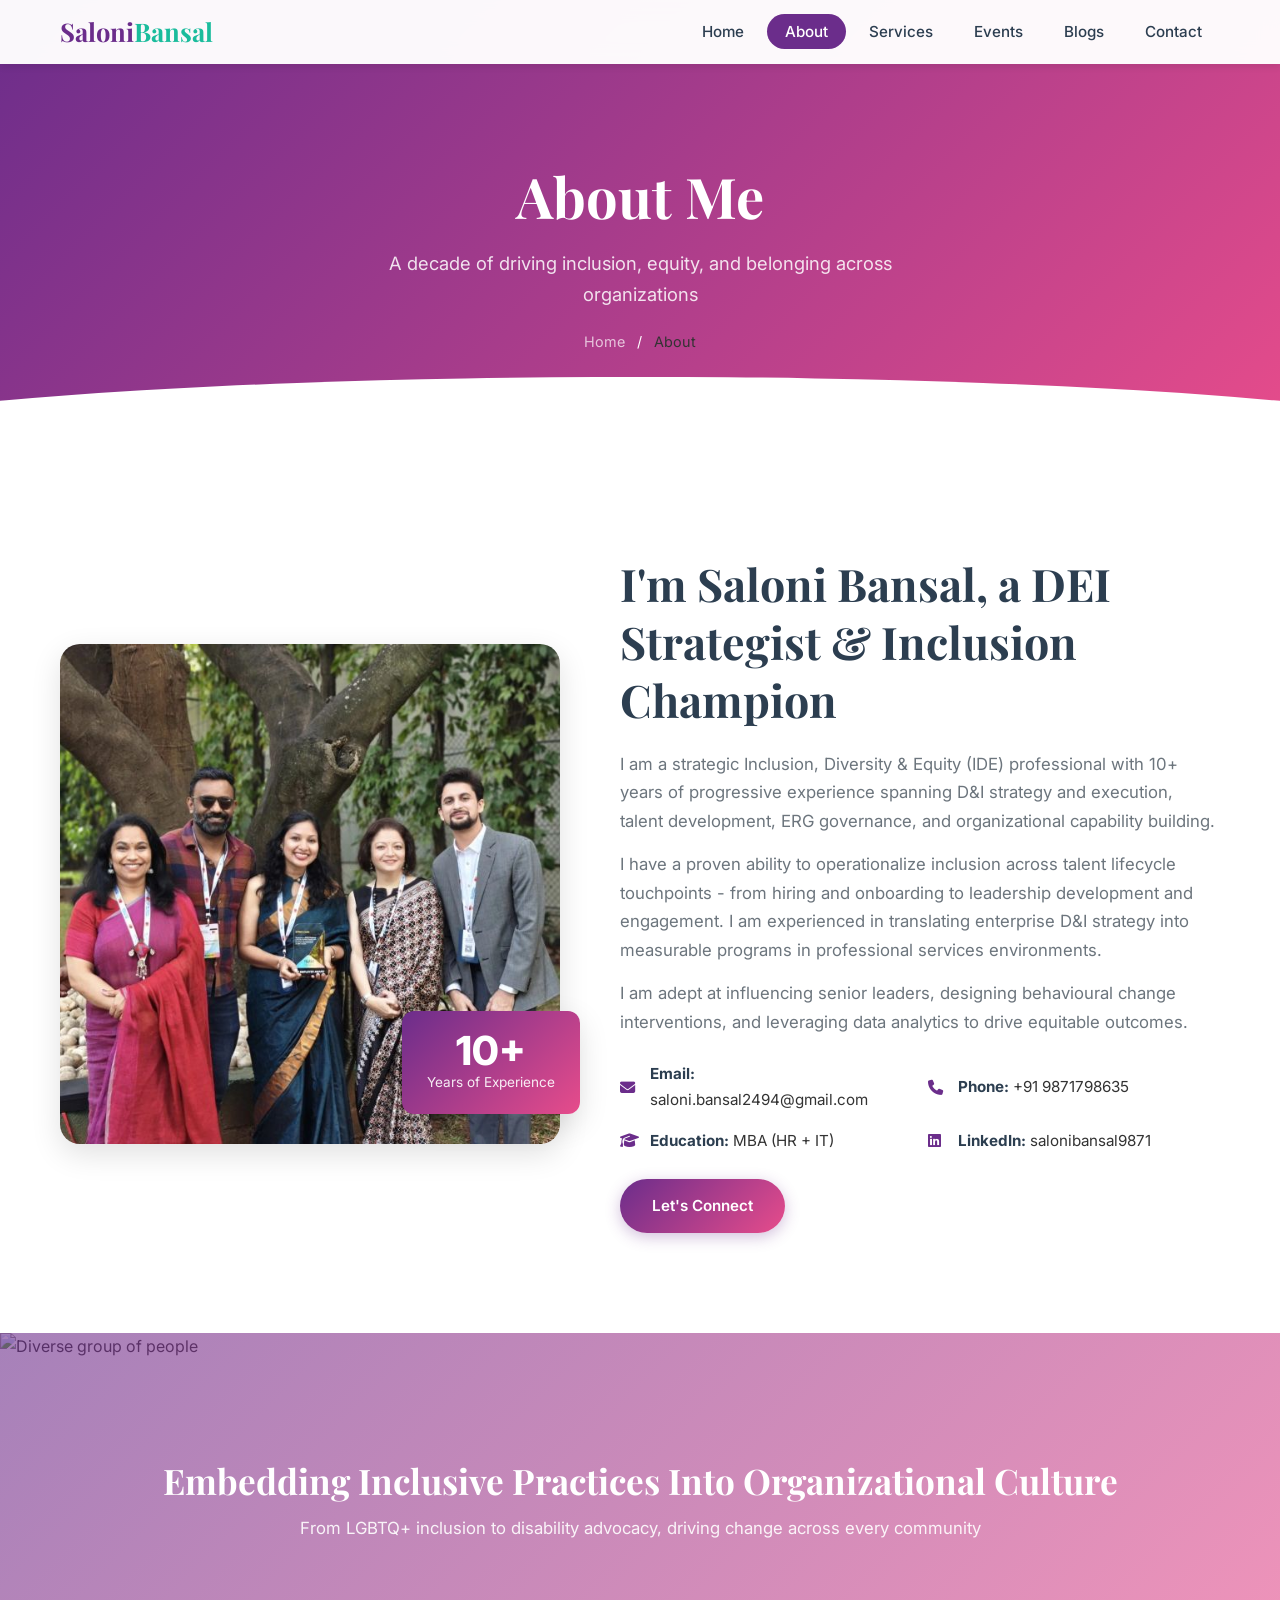
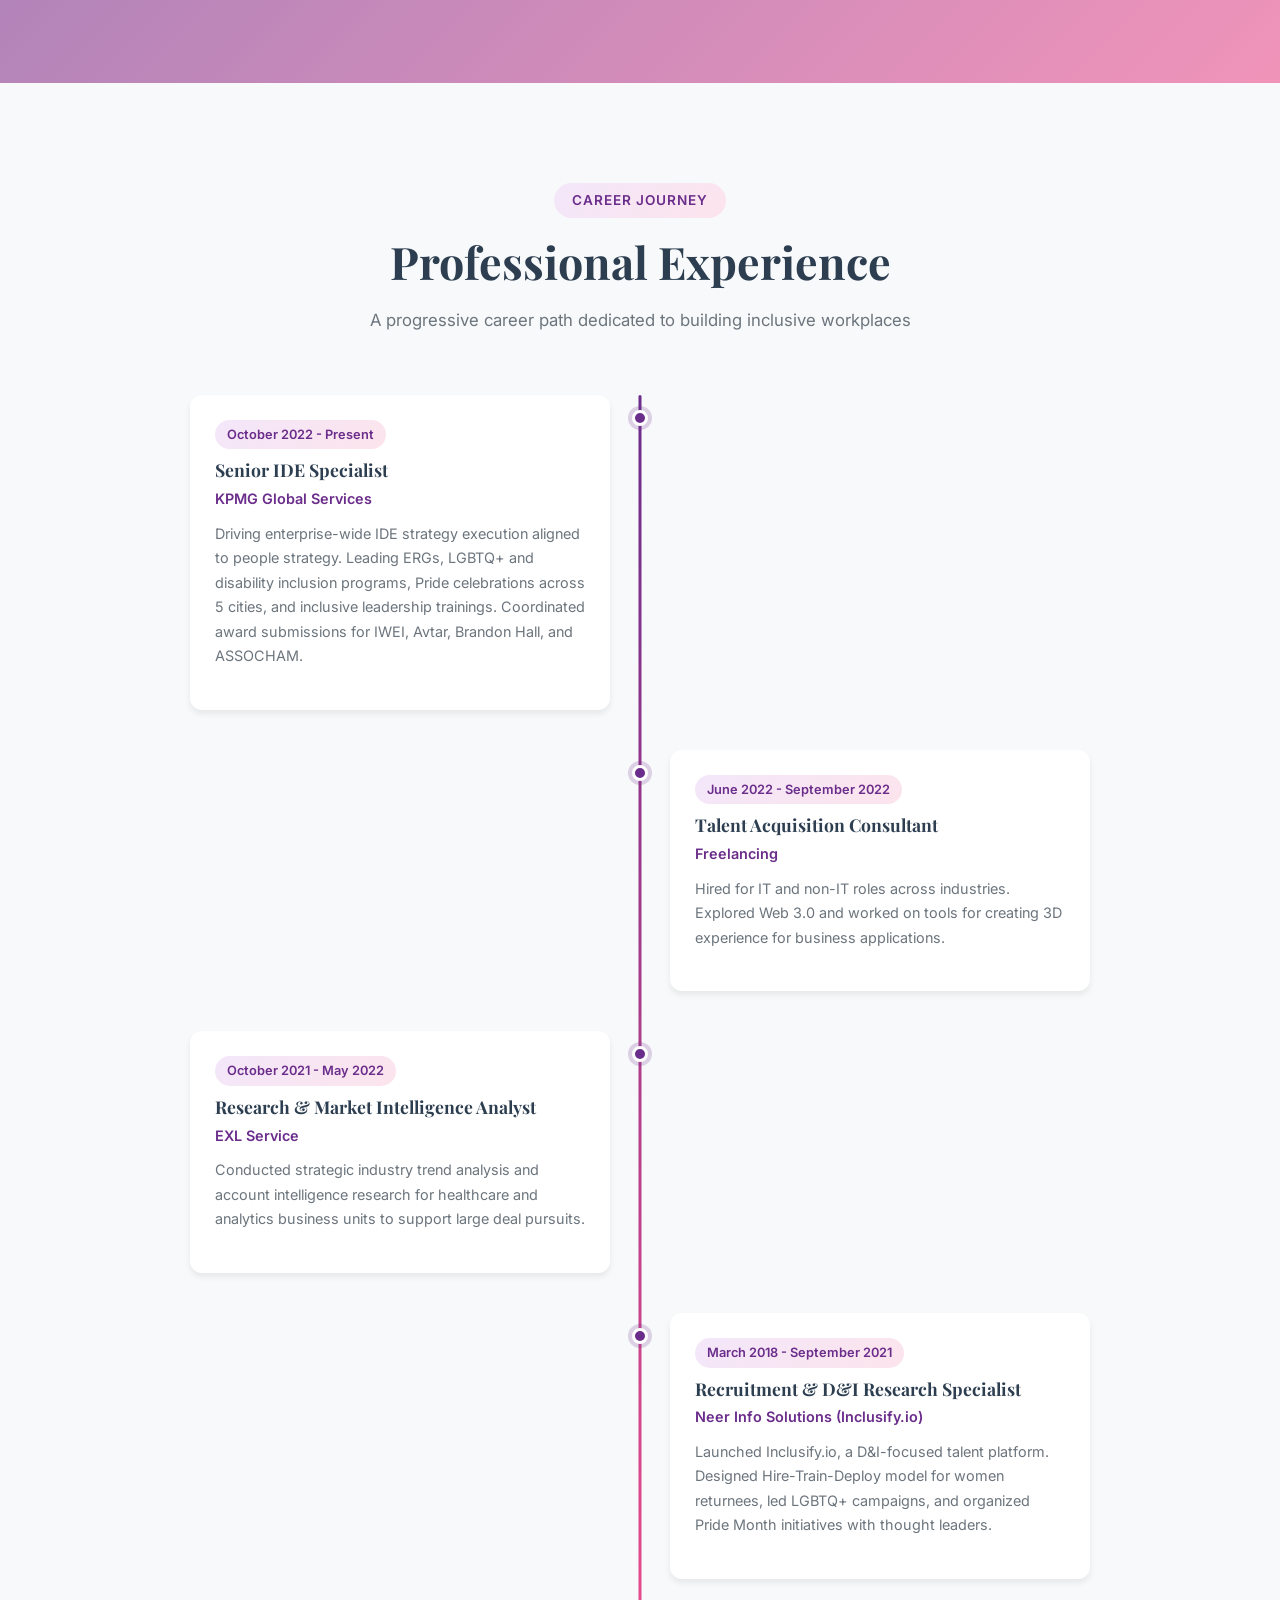
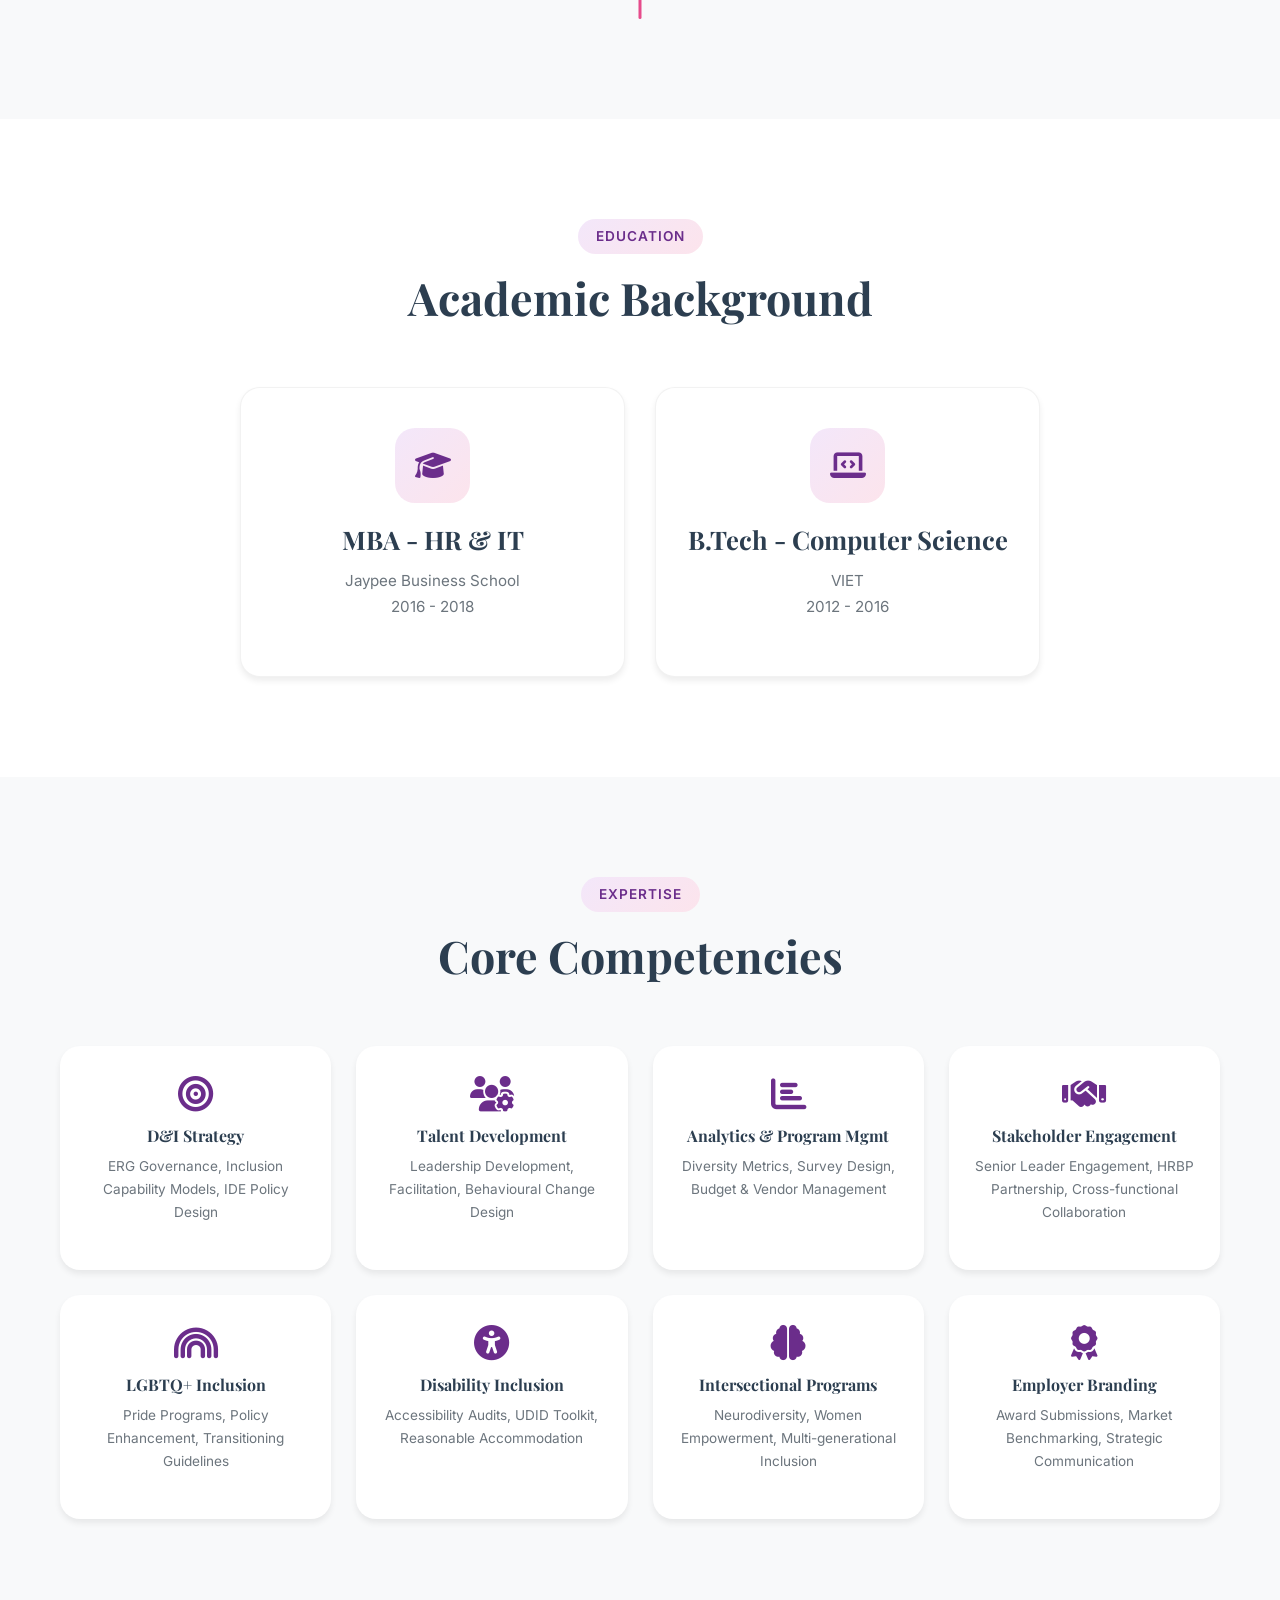
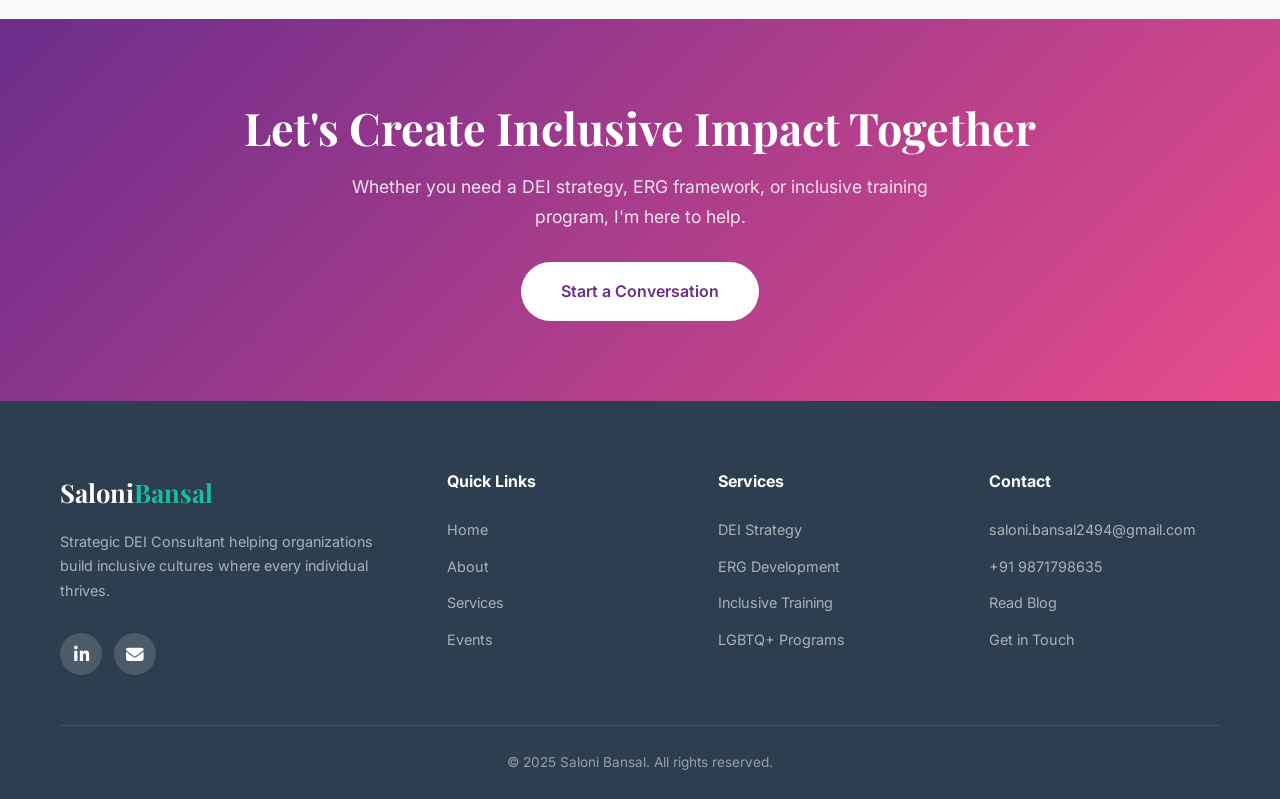
==== about.html @ c68f143a "Initial resume website" ====
<!DOCTYPE html>
<html lang="en">
<head>
  <meta charset="UTF-8">
  <meta name="viewport" content="width=device-width, initial-scale=1.0">
  <title>About - Saloni Bansal | DEI Consultant</title>
  <meta name="description" content="Learn about Saloni Bansal's journey in Diversity, Equity & Inclusion - from launching Inclusify.io to leading enterprise-wide DEI programs at KPMG.">
  <link rel="preconnect" href="https://fonts.googleapis.com">
  <link rel="preconnect" href="https://fonts.gstatic.com" crossorigin>
  <link href="https://fonts.googleapis.com/css2?family=Inter:wght@300;400;500;600;700;800&family=Playfair+Display:wght@400;600;700;800&display=swap" rel="stylesheet">
  <link rel="stylesheet" href="https://cdnjs.cloudflare.com/ajax/libs/font-awesome/6.5.1/css/all.min.css">
  <link rel="stylesheet" href="css/style.css">
</head>
<body>
  <!-- Navigation -->
  <nav class="navbar scrolled" id="navbar">
    <div class="container">
      <a href="index.html" class="nav-logo">Saloni<span>Bansal</span></a>
      <ul class="nav-links" id="navLinks">
        <li><a href="index.html">Home</a></li>
        <li><a href="about.html" class="active">About</a></li>
        <li><a href="services.html">Services</a></li>
        <li><a href="events.html">Events</a></li>
        <li><a href="blogs.html">Blogs</a></li>
        <li><a href="contact.html">Contact</a></li>
      </ul>
      <div class="hamburger" id="hamburger">
        <span></span>
        <span></span>
        <span></span>
      </div>
    </div>
    <div class="nav-overlay" id="navOverlay"></div>
  </nav>

  <!-- Page Hero -->
  <section class="page-hero">
    <div class="container">
      <h1>About Me</h1>
      <p>A decade of driving inclusion, equity, and belonging across organizations</p>
      <div class="breadcrumb">
        <a href="index.html">Home</a> <span>/</span> About
      </div>
    </div>
  </section>

  <!-- About Intro -->
  <section class="section">
    <div class="container">
      <div class="about-intro fade-in">
        <div class="about-image-card">
          <img src="images/profile/saloni-bansal.jpeg" alt="Saloni Bansal">
          <div class="experience-badge">
            <div class="years">10+</div>
            <div class="label">Years of Experience</div>
          </div>
        </div>
        <div class="about-details">
          <h2>I'm Saloni Bansal, a DEI Strategist & Inclusion Champion</h2>
          <p>I am a strategic Inclusion, Diversity & Equity (IDE) professional with 10+ years of progressive experience spanning D&I strategy and execution, talent development, ERG governance, and organizational capability building.</p>
          <p>I have a proven ability to operationalize inclusion across talent lifecycle touchpoints - from hiring and onboarding to leadership development and engagement. I am experienced in translating enterprise D&I strategy into measurable programs in professional services environments.</p>
          <p>I am adept at influencing senior leaders, designing behavioural change interventions, and leveraging data analytics to drive equitable outcomes.</p>
          <div class="about-info-grid">
            <div class="about-info-item">
              <i class="fas fa-envelope"></i>
              <span><strong>Email:</strong> saloni.bansal2494@gmail.com</span>
            </div>
            <div class="about-info-item">
              <i class="fas fa-phone"></i>
              <span><strong>Phone:</strong> +91 9871798635</span>
            </div>
            <div class="about-info-item">
              <i class="fas fa-graduation-cap"></i>
              <span><strong>Education:</strong> MBA (HR + IT)</span>
            </div>
            <div class="about-info-item">
              <i class="fab fa-linkedin"></i>
              <span><strong>LinkedIn:</strong> salonibansal9871</span>
            </div>
          </div>
          <a href="contact.html" class="btn btn-primary">Let's Connect</a>
        </div>
      </div>
    </div>
  </section>

  <!-- Diversity Banner -->
  <div class="image-banner">
    <img src="https://images.unsplash.com/photo-1529156069898-49953e39b3ac?w=1920&q=80" alt="Diverse group of people">
    <div class="overlay"></div>
    <div class="banner-content">
      <h2>Embedding Inclusive Practices Into Organizational Culture</h2>
      <p>From LGBTQ+ inclusion to disability advocacy, driving change across every community</p>
    </div>
  </div>

  <!-- Experience Timeline -->
  <section class="section bg-light">
    <div class="container">
      <div class="section-header fade-in">
        <div class="section-tag">Career Journey</div>
        <h2>Professional Experience</h2>
        <p>A progressive career path dedicated to building inclusive workplaces</p>
      </div>
      <div class="timeline">
        <div class="timeline-item fade-in">
          <div class="timeline-content">
            <div class="date">October 2022 - Present</div>
            <h3>Senior IDE Specialist</h3>
            <div class="company">KPMG Global Services</div>
            <p>Driving enterprise-wide IDE strategy execution aligned to people strategy. Leading ERGs, LGBTQ+ and disability inclusion programs, Pride celebrations across 5 cities, and inclusive leadership trainings. Coordinated award submissions for IWEI, Avtar, Brandon Hall, and ASSOCHAM.</p>
          </div>
        </div>
        <div class="timeline-item fade-in">
          <div class="timeline-content">
            <div class="date">June 2022 - September 2022</div>
            <h3>Talent Acquisition Consultant</h3>
            <div class="company">Freelancing</div>
            <p>Hired for IT and non-IT roles across industries. Explored Web 3.0 and worked on tools for creating 3D experience for business applications.</p>
          </div>
        </div>
        <div class="timeline-item fade-in">
          <div class="timeline-content">
            <div class="date">October 2021 - May 2022</div>
            <h3>Research & Market Intelligence Analyst</h3>
            <div class="company">EXL Service</div>
            <p>Conducted strategic industry trend analysis and account intelligence research for healthcare and analytics business units to support large deal pursuits.</p>
          </div>
        </div>
        <div class="timeline-item fade-in">
          <div class="timeline-content">
            <div class="date">March 2018 - September 2021</div>
            <h3>Recruitment & D&I Research Specialist</h3>
            <div class="company">Neer Info Solutions (Inclusify.io)</div>
            <p>Launched Inclusify.io, a D&I-focused talent platform. Designed Hire-Train-Deploy model for women returnees, led LGBTQ+ campaigns, and organized Pride Month initiatives with thought leaders.</p>
          </div>
        </div>
      </div>
    </div>
  </section>

  <!-- Education -->
  <section class="section">
    <div class="container">
      <div class="section-header fade-in">
        <div class="section-tag">Education</div>
        <h2>Academic Background</h2>
      </div>
      <div class="services-grid" style="grid-template-columns: repeat(2, 1fr); max-width: 800px; margin: 0 auto;">
        <div class="service-card fade-in">
          <div class="service-icon">
            <i class="fas fa-graduation-cap"></i>
          </div>
          <h3>MBA - HR & IT</h3>
          <p>Jaypee Business School<br>2016 - 2018</p>
        </div>
        <div class="service-card fade-in">
          <div class="service-icon">
            <i class="fas fa-laptop-code"></i>
          </div>
          <h3>B.Tech - Computer Science</h3>
          <p>VIET<br>2012 - 2016</p>
        </div>
      </div>
    </div>
  </section>

  <!-- Skills -->
  <section class="section bg-light">
    <div class="container">
      <div class="section-header fade-in">
        <div class="section-tag">Expertise</div>
        <h2>Core Competencies</h2>
      </div>
      <div class="skills-grid">
        <div class="skill-card fade-in">
          <i class="fas fa-bullseye"></i>
          <h4>D&I Strategy</h4>
          <p>ERG Governance, Inclusion Capability Models, IDE Policy Design</p>
        </div>
        <div class="skill-card fade-in">
          <i class="fas fa-users-cog"></i>
          <h4>Talent Development</h4>
          <p>Leadership Development, Facilitation, Behavioural Change Design</p>
        </div>
        <div class="skill-card fade-in">
          <i class="fas fa-chart-bar"></i>
          <h4>Analytics & Program Mgmt</h4>
          <p>Diversity Metrics, Survey Design, Budget & Vendor Management</p>
        </div>
        <div class="skill-card fade-in">
          <i class="fas fa-handshake"></i>
          <h4>Stakeholder Engagement</h4>
          <p>Senior Leader Engagement, HRBP Partnership, Cross-functional Collaboration</p>
        </div>
        <div class="skill-card fade-in">
          <i class="fas fa-rainbow"></i>
          <h4>LGBTQ+ Inclusion</h4>
          <p>Pride Programs, Policy Enhancement, Transitioning Guidelines</p>
        </div>
        <div class="skill-card fade-in">
          <i class="fas fa-universal-access"></i>
          <h4>Disability Inclusion</h4>
          <p>Accessibility Audits, UDID Toolkit, Reasonable Accommodation</p>
        </div>
        <div class="skill-card fade-in">
          <i class="fas fa-brain"></i>
          <h4>Intersectional Programs</h4>
          <p>Neurodiversity, Women Empowerment, Multi-generational Inclusion</p>
        </div>
        <div class="skill-card fade-in">
          <i class="fas fa-award"></i>
          <h4>Employer Branding</h4>
          <p>Award Submissions, Market Benchmarking, Strategic Communication</p>
        </div>
      </div>
    </div>
  </section>

  <!-- CTA -->
  <section class="cta-section">
    <div class="container">
      <h2>Let's Create Inclusive Impact Together</h2>
      <p>Whether you need a DEI strategy, ERG framework, or inclusive training program, I'm here to help.</p>
      <a href="contact.html" class="btn">Start a Conversation</a>
    </div>
  </section>

  <!-- Footer -->
  <footer class="footer">
    <div class="container">
      <div class="footer-grid">
        <div class="footer-about">
          <div class="footer-logo">Saloni<span>Bansal</span></div>
          <p>Strategic DEI Consultant helping organizations build inclusive cultures where every individual thrives.</p>
          <div class="social-links">
            <a href="https://www.linkedin.com/in/salonibansal9871" target="_blank" aria-label="LinkedIn"><i class="fab fa-linkedin-in"></i></a>
            <a href="mailto:saloni.bansal2494@gmail.com" aria-label="Email"><i class="fas fa-envelope"></i></a>
          </div>
        </div>
        <div>
          <h4>Quick Links</h4>
          <ul class="footer-links">
            <li><a href="index.html">Home</a></li>
            <li><a href="about.html">About</a></li>
            <li><a href="services.html">Services</a></li>
            <li><a href="events.html">Events</a></li>
          </ul>
        </div>
        <div>
          <h4>Services</h4>
          <ul class="footer-links">
            <li><a href="services.html">DEI Strategy</a></li>
            <li><a href="services.html">ERG Development</a></li>
            <li><a href="services.html">Inclusive Training</a></li>
            <li><a href="services.html">LGBTQ+ Programs</a></li>
          </ul>
        </div>
        <div>
          <h4>Contact</h4>
          <ul class="footer-links">
            <li><a href="mailto:saloni.bansal2494@gmail.com">saloni.bansal2494@gmail.com</a></li>
            <li><a href="tel:+919871798635">+91 9871798635</a></li>
            <li><a href="blogs.html">Read Blog</a></li>
            <li><a href="contact.html">Get in Touch</a></li>
          </ul>
        </div>
      </div>
      <div class="footer-bottom">
        <p>&copy; 2025 Saloni Bansal. All rights reserved.</p>
      </div>
    </div>
  </footer>

  <script src="js/main.js"></script>
</body>
</html>
---- css/style.css ----
/* ===== CSS Variables ===== */
:root {
  --primary: #6B2D8B;
  --primary-light: #9B59B6;
  --primary-dark: #4A1A6B;
  --secondary: #1ABC9C;
  --secondary-light: #48D1B5;
  --accent: #E74C8B;
  --dark: #2C3E50;
  --dark-light: #34495E;
  --light: #F8F9FA;
  --light-gray: #ECF0F1;
  --white: #FFFFFF;
  --text: #333333;
  --text-light: #6C757D;
  --gradient: linear-gradient(135deg, var(--primary) 0%, var(--accent) 100%);
  --gradient-subtle: linear-gradient(135deg, #F3E7FA 0%, #FCE4EC 100%);
  --shadow: 0 4px 6px rgba(0, 0, 0, 0.07);
  --shadow-lg: 0 10px 30px rgba(0, 0, 0, 0.12);
  --shadow-hover: 0 15px 40px rgba(107, 45, 139, 0.2);
  --radius: 12px;
  --radius-lg: 20px;
  --transition: all 0.3s ease;
}

/* ===== Reset & Base ===== */
*,
*::before,
*::after {
  margin: 0;
  padding: 0;
  box-sizing: border-box;
}

html {
  scroll-behavior: smooth;
  font-size: 16px;
}

body {
  font-family: 'Inter', -apple-system, BlinkMacSystemFont, 'Segoe UI', sans-serif;
  color: var(--text);
  line-height: 1.7;
  background-color: var(--white);
  overflow-x: hidden;
}

a {
  text-decoration: none;
  color: inherit;
  transition: var(--transition);
}

img {
  max-width: 100%;
  height: auto;
  display: block;
}

ul {
  list-style: none;
}

.container {
  max-width: 1200px;
  margin: 0 auto;
  padding: 0 20px;
}

/* ===== Typography ===== */
h1, h2, h3, h4, h5, h6 {
  font-family: 'Playfair Display', serif;
  font-weight: 700;
  line-height: 1.3;
  color: var(--dark);
}

h1 { font-size: clamp(2.2rem, 5vw, 3.5rem); }
h2 { font-size: clamp(1.8rem, 4vw, 2.8rem); }
h3 { font-size: clamp(1.3rem, 3vw, 1.6rem); }
h4 { font-size: 1.2rem; }

p {
  margin-bottom: 1rem;
  color: var(--text-light);
}

/* ===== Buttons ===== */
.btn {
  display: inline-flex;
  align-items: center;
  gap: 8px;
  padding: 14px 32px;
  border-radius: 50px;
  font-weight: 600;
  font-size: 0.95rem;
  cursor: pointer;
  transition: var(--transition);
  border: none;
  font-family: inherit;
}

.btn-primary {
  background: var(--gradient);
  color: var(--white);
  box-shadow: 0 4px 15px rgba(107, 45, 139, 0.3);
}

.btn-primary:hover {
  transform: translateY(-2px);
  box-shadow: 0 8px 25px rgba(107, 45, 139, 0.4);
}

.btn-outline {
  background: transparent;
  color: var(--primary);
  border: 2px solid var(--primary);
}

.btn-outline:hover {
  background: var(--primary);
  color: var(--white);
}

.btn-secondary {
  background: var(--secondary);
  color: var(--white);
}

.btn-secondary:hover {
  background: var(--secondary-light);
  transform: translateY(-2px);
}

/* ===== Navigation ===== */
.navbar {
  position: fixed;
  top: 0;
  left: 0;
  width: 100%;
  z-index: 1000;
  padding: 15px 0;
  transition: var(--transition);
  background: transparent;
}

.navbar.scrolled {
  background: rgba(255, 255, 255, 0.97);
  box-shadow: var(--shadow);
  padding: 10px 0;
  backdrop-filter: blur(10px);
}

.navbar .container {
  display: flex;
  justify-content: space-between;
  align-items: center;
}

.nav-logo {
  font-family: 'Playfair Display', serif;
  font-size: 1.6rem;
  font-weight: 700;
  color: var(--white);
  transition: var(--transition);
}

.navbar.scrolled .nav-logo {
  color: var(--primary);
}

.nav-logo span {
  color: var(--secondary);
}

.nav-links {
  display: flex;
  align-items: center;
  gap: 5px;
}

.nav-links a {
  padding: 8px 18px;
  font-weight: 500;
  font-size: 0.95rem;
  color: rgba(255, 255, 255, 0.9);
  border-radius: 50px;
  transition: var(--transition);
}

.navbar.scrolled .nav-links a {
  color: var(--dark);
}

.nav-links a:hover,
.nav-links a.active {
  color: var(--white);
  background: var(--primary);
}

.navbar.scrolled .nav-links a:hover,
.navbar.scrolled .nav-links a.active {
  color: var(--white);
  background: var(--primary);
}

.hamburger {
  display: none;
  flex-direction: column;
  gap: 5px;
  cursor: pointer;
  padding: 5px;
  z-index: 1001;
}

.hamburger span {
  width: 28px;
  height: 3px;
  background: var(--white);
  border-radius: 3px;
  transition: var(--transition);
}

.navbar.scrolled .hamburger span {
  background: var(--dark);
}

.hamburger.active span:nth-child(1) {
  transform: rotate(45deg) translate(5px, 6px);
}

.hamburger.active span:nth-child(2) {
  opacity: 0;
}

.hamburger.active span:nth-child(3) {
  transform: rotate(-45deg) translate(5px, -6px);
}

/* ===== Hero Section ===== */
.hero {
  min-height: 100vh;
  display: flex;
  align-items: center;
  position: relative;
  overflow: hidden;
  background: var(--gradient);
}

.hero::before {
  content: '';
  position: absolute;
  top: 0;
  left: 0;
  width: 100%;
  height: 100%;
  background: url('https://images.unsplash.com/photo-1573164713714-d95e436ab8d6?w=1920&q=80') center/cover no-repeat;
  opacity: 0.15;
}

.hero::after {
  content: '';
  position: absolute;
  bottom: -50px;
  left: 0;
  width: 100%;
  height: 120px;
  background: var(--white);
  clip-path: ellipse(70% 100% at 50% 100%);
}

.hero .container {
  position: relative;
  z-index: 1;
  display: grid;
  grid-template-columns: 1fr 1fr;
  gap: 60px;
  align-items: center;
  padding-top: 80px;
}

.hero-content {
  color: var(--white);
}

.hero-badge {
  display: inline-block;
  padding: 8px 20px;
  background: rgba(255, 255, 255, 0.15);
  border: 1px solid rgba(255, 255, 255, 0.3);
  border-radius: 50px;
  font-size: 0.85rem;
  font-weight: 500;
  margin-bottom: 20px;
  backdrop-filter: blur(10px);
}

.hero-content h1 {
  color: var(--white);
  margin-bottom: 10px;
  font-size: clamp(2.5rem, 5vw, 3.8rem);
}

.hero-content .subtitle {
  font-size: clamp(1.1rem, 2.5vw, 1.4rem);
  color: rgba(255, 255, 255, 0.9);
  margin-bottom: 25px;
  font-weight: 300;
}

.hero-content p {
  color: rgba(255, 255, 255, 0.85);
  font-size: 1.05rem;
  margin-bottom: 30px;
  max-width: 500px;
}

.hero-buttons {
  display: flex;
  gap: 15px;
  flex-wrap: wrap;
}

.hero-buttons .btn-primary {
  background: var(--white);
  color: var(--primary);
  box-shadow: 0 4px 15px rgba(0, 0, 0, 0.2);
}

.hero-buttons .btn-primary:hover {
  transform: translateY(-3px);
  box-shadow: 0 8px 25px rgba(0, 0, 0, 0.3);
}

.hero-buttons .btn-outline {
  border-color: var(--white);
  color: var(--white);
}

.hero-buttons .btn-outline:hover {
  background: var(--white);
  color: var(--primary);
}

.hero-image {
  display: flex;
  justify-content: center;
  align-items: center;
}

.hero-image-wrapper {
  position: relative;
  width: 380px;
  height: 380px;
}

.hero-image-wrapper img {
  width: 100%;
  height: 100%;
  object-fit: cover;
  border-radius: 30px;
  border: 5px solid rgba(255, 255, 255, 0.3);
  box-shadow: 0 20px 60px rgba(0, 0, 0, 0.3);
}

.hero-image-wrapper::before {
  content: '';
  position: absolute;
  top: -15px;
  right: -15px;
  width: 100%;
  height: 100%;
  border: 3px solid rgba(255, 255, 255, 0.2);
  border-radius: 30px;
  z-index: -1;
}

.hero-stats {
  display: flex;
  gap: 40px;
  margin-top: 40px;
  padding-top: 30px;
  border-top: 1px solid rgba(255, 255, 255, 0.2);
}

.hero-stat h3 {
  color: var(--white);
  font-size: 2rem;
  font-family: 'Inter', sans-serif;
}

.hero-stat p {
  font-size: 0.85rem;
  color: rgba(255, 255, 255, 0.7);
  margin-bottom: 0;
}

/* ===== Section Styles ===== */
.section {
  padding: 100px 0;
}

.section-header {
  text-align: center;
  margin-bottom: 60px;
}

.section-header .section-tag {
  display: inline-block;
  padding: 6px 18px;
  background: var(--gradient-subtle);
  color: var(--primary);
  border-radius: 50px;
  font-size: 0.85rem;
  font-weight: 600;
  text-transform: uppercase;
  letter-spacing: 1px;
  margin-bottom: 15px;
}

.section-header h2 {
  margin-bottom: 15px;
}

.section-header p {
  max-width: 600px;
  margin: 0 auto;
  font-size: 1.05rem;
}

.bg-light {
  background: var(--light);
}

.bg-gradient {
  background: var(--gradient-subtle);
}

/* ===== About Preview (Home) ===== */
.about-preview {
  display: grid;
  grid-template-columns: 1fr 1fr;
  gap: 60px;
  align-items: center;
}

.about-preview-image {
  position: relative;
  border-radius: var(--radius-lg);
  overflow: hidden;
  box-shadow: var(--shadow-lg);
}

.about-preview-image img {
  width: 100%;
  height: 450px;
  object-fit: cover;
}

.about-preview-content .section-tag {
  display: inline-block;
  padding: 6px 18px;
  background: var(--gradient-subtle);
  color: var(--primary);
  border-radius: 50px;
  font-size: 0.85rem;
  font-weight: 600;
  text-transform: uppercase;
  letter-spacing: 1px;
  margin-bottom: 15px;
}

.about-preview-content h2 {
  margin-bottom: 20px;
}

.about-preview-content p {
  margin-bottom: 15px;
  font-size: 1.05rem;
}

.about-highlights {
  display: grid;
  grid-template-columns: 1fr 1fr;
  gap: 15px;
  margin: 25px 0 30px;
}

.about-highlight {
  display: flex;
  align-items: center;
  gap: 10px;
  padding: 10px 15px;
  background: var(--light);
  border-radius: var(--radius);
  font-weight: 500;
  font-size: 0.9rem;
  color: var(--dark);
}

.about-highlight i {
  color: var(--secondary);
  font-size: 1.1rem;
}

/* ===== Services Section ===== */
.services-grid {
  display: grid;
  grid-template-columns: repeat(3, 1fr);
  gap: 30px;
}

.service-card {
  background: var(--white);
  border-radius: var(--radius-lg);
  padding: 40px 30px;
  text-align: center;
  transition: var(--transition);
  box-shadow: var(--shadow);
  border: 1px solid rgba(0, 0, 0, 0.05);
  position: relative;
  overflow: hidden;
}

.service-card::before {
  content: '';
  position: absolute;
  top: 0;
  left: 0;
  width: 100%;
  height: 4px;
  background: var(--gradient);
  transform: scaleX(0);
  transition: var(--transition);
}

.service-card:hover {
  transform: translateY(-8px);
  box-shadow: var(--shadow-hover);
}

.service-card:hover::before {
  transform: scaleX(1);
}

.service-icon {
  width: 75px;
  height: 75px;
  margin: 0 auto 20px;
  display: flex;
  align-items: center;
  justify-content: center;
  background: var(--gradient-subtle);
  border-radius: 20px;
  font-size: 1.8rem;
  color: var(--primary);
}

.service-card h3 {
  margin-bottom: 12px;
}

.service-card p {
  font-size: 0.95rem;
}

/* ===== Impact Section ===== */
.impact-grid {
  display: grid;
  grid-template-columns: repeat(4, 1fr);
  gap: 30px;
}

.impact-card {
  text-align: center;
  padding: 40px 20px;
  background: var(--white);
  border-radius: var(--radius-lg);
  box-shadow: var(--shadow);
  transition: var(--transition);
}

.impact-card:hover {
  transform: translateY(-5px);
  box-shadow: var(--shadow-hover);
}

.impact-card .number {
  font-size: 3rem;
  font-weight: 800;
  background: var(--gradient);
  -webkit-background-clip: text;
  -webkit-text-fill-color: transparent;
  background-clip: text;
  font-family: 'Inter', sans-serif;
}

.impact-card p {
  font-size: 0.95rem;
  font-weight: 500;
  color: var(--dark);
  margin-top: 5px;
  margin-bottom: 0;
}

/* ===== Testimonials ===== */
.testimonials-grid {
  display: grid;
  grid-template-columns: repeat(3, 1fr);
  gap: 30px;
}

.testimonial-card {
  background: var(--white);
  padding: 35px;
  border-radius: var(--radius-lg);
  box-shadow: var(--shadow);
  position: relative;
  transition: var(--transition);
}

.testimonial-card:hover {
  transform: translateY(-5px);
  box-shadow: var(--shadow-hover);
}

.testimonial-card .quote-icon {
  font-size: 2.5rem;
  color: var(--primary-light);
  opacity: 0.3;
  margin-bottom: 10px;
}

.testimonial-card p {
  font-style: italic;
  margin-bottom: 20px;
  font-size: 0.95rem;
}

.testimonial-author {
  display: flex;
  align-items: center;
  gap: 12px;
}

.testimonial-author .avatar {
  width: 45px;
  height: 45px;
  border-radius: 50%;
  background: var(--gradient);
  display: flex;
  align-items: center;
  justify-content: center;
  color: var(--white);
  font-weight: 700;
  font-size: 1.1rem;
}

.testimonial-author .name {
  font-weight: 600;
  color: var(--dark);
  font-size: 0.95rem;
}

.testimonial-author .role {
  font-size: 0.8rem;
  color: var(--text-light);
}

/* ===== CTA Section ===== */
.cta-section {
  background: var(--gradient);
  padding: 80px 0;
  text-align: center;
  position: relative;
  overflow: hidden;
}

.cta-section::before {
  content: '';
  position: absolute;
  top: 0;
  left: 0;
  width: 100%;
  height: 100%;
  background: url('https://images.unsplash.com/photo-1552664730-d307ca884978?w=1920&q=80') center/cover no-repeat;
  opacity: 0.1;
}

.cta-section .container {
  position: relative;
  z-index: 1;
}

.cta-section h2 {
  color: var(--white);
  margin-bottom: 15px;
}

.cta-section p {
  color: rgba(255, 255, 255, 0.85);
  font-size: 1.1rem;
  max-width: 600px;
  margin: 0 auto 30px;
}

.cta-section .btn {
  background: var(--white);
  color: var(--primary);
  font-size: 1rem;
  padding: 16px 40px;
}

.cta-section .btn:hover {
  transform: translateY(-3px);
  box-shadow: 0 10px 30px rgba(0, 0, 0, 0.2);
}

/* ===== Page Hero ===== */
.page-hero {
  background: var(--gradient);
  padding: 160px 0 100px;
  text-align: center;
  position: relative;
  overflow: hidden;
}

.page-hero::before {
  content: '';
  position: absolute;
  top: 0;
  left: 0;
  width: 100%;
  height: 100%;
  background: url('https://images.unsplash.com/photo-1573164713714-d95e436ab8d6?w=1920&q=80') center/cover no-repeat;
  opacity: 0.1;
}

.page-hero::after {
  content: '';
  position: absolute;
  bottom: -2px;
  left: 0;
  width: 100%;
  height: 80px;
  background: var(--white);
  clip-path: ellipse(70% 100% at 50% 100%);
}

.page-hero .container {
  position: relative;
  z-index: 1;
}

.page-hero h1 {
  color: var(--white);
  margin-bottom: 15px;
}

.page-hero p {
  color: rgba(255, 255, 255, 0.85);
  font-size: 1.15rem;
  max-width: 600px;
  margin: 0 auto;
}

.page-hero .breadcrumb {
  margin-top: 20px;
  font-size: 0.9rem;
}

.page-hero .breadcrumb a {
  color: rgba(255, 255, 255, 0.7);
}

.page-hero .breadcrumb a:hover {
  color: var(--white);
}

.page-hero .breadcrumb span {
  color: var(--white);
  margin: 0 8px;
}

/* ===== About Page ===== */
.about-intro {
  display: grid;
  grid-template-columns: 1fr 1.2fr;
  gap: 60px;
  align-items: center;
}

.about-image-card {
  position: relative;
}

.about-image-card img {
  border-radius: var(--radius-lg);
  box-shadow: var(--shadow-lg);
  width: 100%;
  height: 500px;
  object-fit: cover;
}

.about-image-card .experience-badge {
  position: absolute;
  bottom: 30px;
  right: -20px;
  background: var(--gradient);
  color: var(--white);
  padding: 20px 25px;
  border-radius: var(--radius);
  text-align: center;
  box-shadow: var(--shadow-lg);
}

.experience-badge .years {
  font-size: 2.5rem;
  font-weight: 800;
  line-height: 1;
}

.experience-badge .label {
  font-size: 0.85rem;
  opacity: 0.9;
}

.about-details h2 {
  margin-bottom: 20px;
}

.about-details p {
  font-size: 1.05rem;
  margin-bottom: 15px;
}

.about-info-grid {
  display: grid;
  grid-template-columns: 1fr 1fr;
  gap: 15px;
  margin: 25px 0;
}

.about-info-item {
  display: flex;
  align-items: center;
  gap: 10px;
  font-size: 0.95rem;
}

.about-info-item i {
  color: var(--primary);
  width: 20px;
}

.about-info-item strong {
  color: var(--dark);
}

/* ===== Timeline ===== */
.timeline {
  position: relative;
  max-width: 900px;
  margin: 0 auto;
}

.timeline::before {
  content: '';
  position: absolute;
  top: 0;
  left: 50%;
  transform: translateX(-50%);
  width: 3px;
  height: 100%;
  background: var(--gradient);
  border-radius: 3px;
}

.timeline-item {
  display: flex;
  justify-content: flex-end;
  padding: 0 0 40px;
  width: 50%;
  position: relative;
}

.timeline-item:nth-child(even) {
  margin-left: 50%;
  justify-content: flex-start;
}

.timeline-item::before {
  content: '';
  position: absolute;
  top: 15px;
  width: 16px;
  height: 16px;
  background: var(--primary);
  border: 3px solid var(--white);
  border-radius: 50%;
  box-shadow: 0 0 0 4px rgba(107, 45, 139, 0.2);
  z-index: 1;
}

.timeline-item::before {
  right: -8px;
}

.timeline-item:nth-child(even)::before {
  left: -8px;
}

.timeline-content {
  background: var(--white);
  padding: 25px;
  border-radius: var(--radius);
  box-shadow: var(--shadow);
  margin-right: 30px;
  transition: var(--transition);
}

.timeline-item:nth-child(even) .timeline-content {
  margin-left: 30px;
  margin-right: 0;
}

.timeline-content:hover {
  box-shadow: var(--shadow-hover);
  transform: translateY(-3px);
}

.timeline-content .date {
  display: inline-block;
  padding: 4px 12px;
  background: var(--gradient-subtle);
  color: var(--primary);
  border-radius: 50px;
  font-size: 0.8rem;
  font-weight: 600;
  margin-bottom: 10px;
}

.timeline-content h3 {
  font-size: 1.1rem;
  margin-bottom: 5px;
}

.timeline-content .company {
  color: var(--primary);
  font-weight: 600;
  font-size: 0.9rem;
  margin-bottom: 10px;
}

.timeline-content p {
  font-size: 0.9rem;
}

/* ===== Skills ===== */
.skills-grid {
  display: grid;
  grid-template-columns: repeat(4, 1fr);
  gap: 25px;
}

.skill-card {
  text-align: center;
  padding: 30px 20px;
  background: var(--white);
  border-radius: var(--radius-lg);
  box-shadow: var(--shadow);
  transition: var(--transition);
}

.skill-card:hover {
  transform: translateY(-5px);
  box-shadow: var(--shadow-hover);
}

.skill-card i {
  font-size: 2.2rem;
  color: var(--primary);
  margin-bottom: 15px;
}

.skill-card h4 {
  margin-bottom: 8px;
  font-size: 1rem;
}

.skill-card p {
  font-size: 0.85rem;
}

/* ===== Services Page ===== */
.services-detail-grid {
  display: grid;
  grid-template-columns: repeat(2, 1fr);
  gap: 30px;
}

.service-detail-card {
  background: var(--white);
  border-radius: var(--radius-lg);
  overflow: hidden;
  box-shadow: var(--shadow);
  transition: var(--transition);
}

.service-detail-card:hover {
  transform: translateY(-5px);
  box-shadow: var(--shadow-hover);
}

.service-detail-image {
  height: 220px;
  overflow: hidden;
}

.service-detail-image img {
  width: 100%;
  height: 100%;
  object-fit: cover;
  transition: var(--transition);
}

.service-detail-card:hover .service-detail-image img {
  transform: scale(1.05);
}

.service-detail-body {
  padding: 30px;
}

.service-detail-body h3 {
  margin-bottom: 12px;
}

.service-detail-body p {
  font-size: 0.95rem;
  margin-bottom: 15px;
}

.service-features {
  list-style: none;
}

.service-features li {
  padding: 6px 0;
  font-size: 0.9rem;
  color: var(--text-light);
  display: flex;
  align-items: flex-start;
  gap: 8px;
}

.service-features li i {
  color: var(--secondary);
  margin-top: 4px;
  flex-shrink: 0;
}

/* ===== Process Section ===== */
.process-grid {
  display: grid;
  grid-template-columns: repeat(4, 1fr);
  gap: 30px;
  position: relative;
}

.process-grid::before {
  content: '';
  position: absolute;
  top: 45px;
  left: 15%;
  width: 70%;
  height: 2px;
  background: var(--light-gray);
  z-index: 0;
}

.process-step {
  text-align: center;
  position: relative;
  z-index: 1;
}

.process-number {
  width: 80px;
  height: 80px;
  margin: 0 auto 20px;
  display: flex;
  align-items: center;
  justify-content: center;
  background: var(--gradient);
  color: var(--white);
  border-radius: 50%;
  font-size: 1.5rem;
  font-weight: 800;
  box-shadow: 0 5px 20px rgba(107, 45, 139, 0.3);
}

.process-step h4 {
  margin-bottom: 8px;
}

.process-step p {
  font-size: 0.9rem;
}

/* ===== Events Page ===== */
.event-filters {
  display: flex;
  justify-content: center;
  flex-wrap: wrap;
  gap: 10px;
  margin-bottom: 40px;
}

.filter-btn {
  padding: 10px 24px;
  border: 2px solid var(--light-gray);
  background: var(--white);
  border-radius: 50px;
  cursor: pointer;
  font-weight: 500;
  font-size: 0.9rem;
  transition: var(--transition);
  font-family: inherit;
  color: var(--text-light);
}

.filter-btn:hover,
.filter-btn.active {
  border-color: var(--primary);
  background: var(--primary);
  color: var(--white);
}

.events-grid {
  display: grid;
  grid-template-columns: repeat(3, 1fr);
  gap: 30px;
}

.event-card {
  background: var(--white);
  border-radius: var(--radius-lg);
  overflow: hidden;
  box-shadow: var(--shadow);
  transition: var(--transition);
}

.event-card:hover {
  transform: translateY(-5px);
  box-shadow: var(--shadow-hover);
}

.event-card-image {
  height: 240px;
  overflow: hidden;
  position: relative;
}

.event-card-image img {
  width: 100%;
  height: 100%;
  object-fit: cover;
  transition: var(--transition);
}

.event-card:hover .event-card-image img {
  transform: scale(1.08);
}

.event-card-image .event-category {
  position: absolute;
  top: 15px;
  left: 15px;
  padding: 5px 14px;
  background: var(--gradient);
  color: var(--white);
  border-radius: 50px;
  font-size: 0.75rem;
  font-weight: 600;
  text-transform: uppercase;
  letter-spacing: 0.5px;
}

.event-card-body {
  padding: 25px;
}

.event-card-body h3 {
  font-size: 1.15rem;
  margin-bottom: 10px;
}

.event-card-body p {
  font-size: 0.9rem;
  margin-bottom: 15px;
}

.event-meta {
  display: flex;
  align-items: center;
  gap: 20px;
  font-size: 0.8rem;
  color: var(--text-light);
}

.event-meta span {
  display: flex;
  align-items: center;
  gap: 5px;
}

.event-meta i {
  color: var(--primary);
}

/* Event Gallery Section */
.event-gallery {
  margin-top: 40px;
}

.gallery-grid {
  display: grid;
  grid-template-columns: repeat(4, 1fr);
  gap: 15px;
}

.gallery-item {
  border-radius: var(--radius);
  overflow: hidden;
  cursor: pointer;
  position: relative;
}

.gallery-item img {
  width: 100%;
  height: 200px;
  object-fit: cover;
  transition: var(--transition);
}

.gallery-item:hover img {
  transform: scale(1.1);
}

.gallery-item::after {
  content: '\f00e';
  font-family: 'Font Awesome 6 Free';
  font-weight: 900;
  position: absolute;
  top: 50%;
  left: 50%;
  transform: translate(-50%, -50%) scale(0);
  color: var(--white);
  font-size: 1.5rem;
  background: rgba(107, 45, 139, 0.7);
  width: 50px;
  height: 50px;
  display: flex;
  align-items: center;
  justify-content: center;
  border-radius: 50%;
  transition: var(--transition);
}

.gallery-item:hover::after {
  transform: translate(-50%, -50%) scale(1);
}

/* ===== Blogs Page ===== */
.blogs-grid {
  display: grid;
  grid-template-columns: repeat(3, 1fr);
  gap: 30px;
}

.blog-card {
  background: var(--white);
  border-radius: var(--radius-lg);
  overflow: hidden;
  box-shadow: var(--shadow);
  transition: var(--transition);
}

.blog-card:hover {
  transform: translateY(-8px);
  box-shadow: var(--shadow-hover);
}

.blog-card-image {
  height: 220px;
  overflow: hidden;
}

.blog-card-image img {
  width: 100%;
  height: 100%;
  object-fit: cover;
  transition: var(--transition);
}

.blog-card:hover .blog-card-image img {
  transform: scale(1.05);
}

.blog-card-body {
  padding: 25px;
}

.blog-card-body .blog-tag {
  display: inline-block;
  padding: 4px 12px;
  background: var(--gradient-subtle);
  color: var(--primary);
  border-radius: 50px;
  font-size: 0.75rem;
  font-weight: 600;
  text-transform: uppercase;
  margin-bottom: 12px;
}

.blog-card-body h3 {
  font-size: 1.15rem;
  margin-bottom: 12px;
  transition: var(--transition);
}

.blog-card:hover .blog-card-body h3 {
  color: var(--primary);
}

.blog-card-body p {
  font-size: 0.9rem;
  margin-bottom: 15px;
}

.blog-card-footer {
  display: flex;
  justify-content: space-between;
  align-items: center;
  padding: 15px 25px;
  border-top: 1px solid var(--light-gray);
}

.blog-card-footer .author {
  display: flex;
  align-items: center;
  gap: 10px;
}

.blog-card-footer .author-avatar {
  width: 35px;
  height: 35px;
  border-radius: 50%;
  background: var(--gradient);
  display: flex;
  align-items: center;
  justify-content: center;
  color: var(--white);
  font-weight: 700;
  font-size: 0.85rem;
}

.blog-card-footer .author-name {
  font-weight: 600;
  font-size: 0.85rem;
  color: var(--dark);
}

.blog-card-footer .read-time {
  font-size: 0.8rem;
  color: var(--text-light);
  display: flex;
  align-items: center;
  gap: 4px;
}

/* Blog Detail */
.blog-content {
  max-width: 800px;
  margin: 0 auto;
}

.blog-content h2 {
  margin-top: 30px;
  margin-bottom: 15px;
  font-size: 1.6rem;
}

.blog-content h3 {
  margin-top: 25px;
  margin-bottom: 12px;
}

.blog-content p {
  font-size: 1.05rem;
  line-height: 1.8;
}

.blog-content blockquote {
  border-left: 4px solid var(--primary);
  padding: 20px 25px;
  margin: 25px 0;
  background: var(--gradient-subtle);
  border-radius: 0 var(--radius) var(--radius) 0;
  font-style: italic;
  font-size: 1.1rem;
  color: var(--dark);
}

/* ===== Contact Page ===== */
.contact-grid {
  display: grid;
  grid-template-columns: 1fr 1.5fr;
  gap: 50px;
}

.contact-info-card {
  background: var(--gradient);
  padding: 40px;
  border-radius: var(--radius-lg);
  color: var(--white);
}

.contact-info-card h3 {
  color: var(--white);
  margin-bottom: 15px;
  font-size: 1.5rem;
}

.contact-info-card > p {
  color: rgba(255, 255, 255, 0.85);
  margin-bottom: 30px;
}

.contact-info-item {
  display: flex;
  align-items: flex-start;
  gap: 15px;
  margin-bottom: 25px;
}

.contact-info-item .icon-box {
  width: 45px;
  height: 45px;
  background: rgba(255, 255, 255, 0.15);
  border-radius: 12px;
  display: flex;
  align-items: center;
  justify-content: center;
  flex-shrink: 0;
}

.contact-info-item h4 {
  color: var(--white);
  margin-bottom: 3px;
  font-family: 'Inter', sans-serif;
  font-size: 0.9rem;
}

.contact-info-item p {
  color: rgba(255, 255, 255, 0.8);
  font-size: 0.9rem;
  margin-bottom: 0;
}

.social-links {
  display: flex;
  gap: 12px;
  margin-top: 30px;
}

.social-links a {
  width: 42px;
  height: 42px;
  border-radius: 50%;
  background: rgba(255, 255, 255, 0.15);
  display: flex;
  align-items: center;
  justify-content: center;
  color: var(--white);
  font-size: 1.1rem;
  transition: var(--transition);
}

.social-links a:hover {
  background: var(--white);
  color: var(--primary);
  transform: translateY(-3px);
}

.contact-form-wrapper {
  background: var(--white);
  padding: 40px;
  border-radius: var(--radius-lg);
  box-shadow: var(--shadow);
}

.contact-form-wrapper h3 {
  margin-bottom: 25px;
}

.form-group {
  margin-bottom: 20px;
}

.form-group label {
  display: block;
  margin-bottom: 6px;
  font-weight: 500;
  font-size: 0.9rem;
  color: var(--dark);
}

.form-group input,
.form-group textarea,
.form-group select {
  width: 100%;
  padding: 14px 18px;
  border: 2px solid var(--light-gray);
  border-radius: var(--radius);
  font-size: 0.95rem;
  font-family: inherit;
  transition: var(--transition);
  background: var(--light);
}

.form-group input:focus,
.form-group textarea:focus,
.form-group select:focus {
  outline: none;
  border-color: var(--primary);
  background: var(--white);
  box-shadow: 0 0 0 4px rgba(107, 45, 139, 0.1);
}

.form-group textarea {
  height: 140px;
  resize: vertical;
}

.form-row {
  display: grid;
  grid-template-columns: 1fr 1fr;
  gap: 20px;
}

/* ===== Footer ===== */
.footer {
  background: var(--dark);
  color: rgba(255, 255, 255, 0.7);
  padding: 70px 0 0;
}

.footer-grid {
  display: grid;
  grid-template-columns: 1.5fr 1fr 1fr 1fr;
  gap: 40px;
  margin-bottom: 50px;
}

.footer-about .footer-logo {
  font-family: 'Playfair Display', serif;
  font-size: 1.6rem;
  font-weight: 700;
  color: var(--white);
  margin-bottom: 15px;
}

.footer-about .footer-logo span {
  color: var(--secondary);
}

.footer-about p {
  color: rgba(255, 255, 255, 0.6);
  font-size: 0.9rem;
  margin-bottom: 20px;
}

.footer h4 {
  color: var(--white);
  font-family: 'Inter', sans-serif;
  font-size: 1rem;
  margin-bottom: 20px;
}

.footer-links a {
  display: block;
  padding: 6px 0;
  color: rgba(255, 255, 255, 0.6);
  font-size: 0.9rem;
  transition: var(--transition);
}

.footer-links a:hover {
  color: var(--secondary);
  padding-left: 5px;
}

.footer-bottom {
  border-top: 1px solid rgba(255, 255, 255, 0.1);
  padding: 25px 0;
  text-align: center;
}

.footer-bottom p {
  font-size: 0.85rem;
  color: rgba(255, 255, 255, 0.5);
  margin-bottom: 0;
}

/* ===== Lightbox ===== */
.lightbox {
  display: none;
  position: fixed;
  top: 0;
  left: 0;
  width: 100%;
  height: 100%;
  background: rgba(0, 0, 0, 0.9);
  z-index: 10000;
  justify-content: center;
  align-items: center;
}

.lightbox.active {
  display: flex;
}

.lightbox img {
  max-width: 90%;
  max-height: 90%;
  border-radius: var(--radius);
  object-fit: contain;
}

.lightbox-close {
  position: absolute;
  top: 20px;
  right: 30px;
  color: var(--white);
  font-size: 2rem;
  cursor: pointer;
  transition: var(--transition);
}

.lightbox-close:hover {
  color: var(--secondary);
  transform: rotate(90deg);
}

/* ===== Image Banner ===== */
.image-banner {
  position: relative;
  height: 350px;
  overflow: hidden;
  margin: 0;
}

.image-banner img {
  width: 100%;
  height: 100%;
  object-fit: cover;
}

.image-banner .overlay {
  position: absolute;
  top: 0;
  left: 0;
  width: 100%;
  height: 100%;
  background: var(--gradient);
  opacity: 0.6;
}

.image-banner .banner-content {
  position: absolute;
  top: 50%;
  left: 50%;
  transform: translate(-50%, -50%);
  text-align: center;
  color: var(--white);
  z-index: 1;
  width: 80%;
}

.image-banner .banner-content h2 {
  color: var(--white);
  font-size: clamp(1.5rem, 3vw, 2.2rem);
  margin-bottom: 10px;
}

.image-banner .banner-content p {
  color: rgba(255, 255, 255, 0.9);
  font-size: 1.05rem;
}

/* ===== Animations ===== */
.fade-in {
  opacity: 0;
  transform: translateY(30px);
  transition: opacity 0.6s ease, transform 0.6s ease;
}

.fade-in.visible {
  opacity: 1;
  transform: translateY(0);
}

/* ===== Responsive Design ===== */
@media (max-width: 1024px) {
  .hero .container {
    grid-template-columns: 1fr;
    text-align: center;
  }

  .hero-content p {
    margin: 0 auto 30px;
  }

  .hero-buttons {
    justify-content: center;
  }

  .hero-stats {
    justify-content: center;
  }

  .hero-image-wrapper {
    width: 300px;
    height: 300px;
  }

  .services-grid {
    grid-template-columns: repeat(2, 1fr);
  }

  .impact-grid {
    grid-template-columns: repeat(2, 1fr);
  }

  .testimonials-grid {
    grid-template-columns: 1fr;
  }

  .about-preview {
    grid-template-columns: 1fr;
  }

  .about-intro {
    grid-template-columns: 1fr;
  }

  .timeline::before {
    left: 30px;
  }

  .timeline-item,
  .timeline-item:nth-child(even) {
    width: 100%;
    margin-left: 0;
    justify-content: flex-start;
    padding-left: 60px;
  }

  .timeline-item::before,
  .timeline-item:nth-child(even)::before {
    left: 22px;
    right: auto;
  }

  .timeline-content,
  .timeline-item:nth-child(even) .timeline-content {
    margin-left: 0;
    margin-right: 0;
  }

  .skills-grid {
    grid-template-columns: repeat(2, 1fr);
  }

  .services-detail-grid {
    grid-template-columns: 1fr;
  }

  .process-grid {
    grid-template-columns: repeat(2, 1fr);
  }

  .process-grid::before {
    display: none;
  }

  .events-grid {
    grid-template-columns: repeat(2, 1fr);
  }

  .gallery-grid {
    grid-template-columns: repeat(3, 1fr);
  }

  .blogs-grid {
    grid-template-columns: repeat(2, 1fr);
  }

  .contact-grid {
    grid-template-columns: 1fr;
  }

  .footer-grid {
    grid-template-columns: repeat(2, 1fr);
  }
}

@media (max-width: 768px) {
  .hamburger {
    display: flex;
  }

  .nav-links {
    position: fixed;
    top: 0;
    right: -100%;
    width: 280px;
    height: 100vh;
    background: var(--white);
    flex-direction: column;
    padding: 80px 30px 30px;
    box-shadow: -5px 0 30px rgba(0, 0, 0, 0.1);
    transition: right 0.3s ease;
    gap: 5px;
  }

  .nav-links.active {
    right: 0;
  }

  .nav-links a {
    color: var(--dark);
    padding: 12px 20px;
    width: 100%;
    border-radius: var(--radius);
  }

  .nav-links a:hover,
  .nav-links a.active {
    background: var(--gradient-subtle);
    color: var(--primary);
  }

  .hero .container {
    padding-top: 100px;
  }

  .hero-image-wrapper {
    width: 250px;
    height: 250px;
  }

  .hero-stats {
    gap: 25px;
    flex-wrap: wrap;
  }

  .hero-stat h3 {
    font-size: 1.5rem;
  }

  .services-grid {
    grid-template-columns: 1fr;
  }

  .impact-grid {
    grid-template-columns: 1fr 1fr;
  }

  .events-grid {
    grid-template-columns: 1fr;
  }

  .gallery-grid {
    grid-template-columns: repeat(2, 1fr);
  }

  .blogs-grid {
    grid-template-columns: 1fr;
  }

  .about-highlights {
    grid-template-columns: 1fr;
  }

  .about-info-grid {
    grid-template-columns: 1fr;
  }

  .form-row {
    grid-template-columns: 1fr;
  }

  .footer-grid {
    grid-template-columns: 1fr;
  }

  .section {
    padding: 60px 0;
  }

  .page-hero {
    padding: 130px 0 80px;
  }
}

@media (max-width: 480px) {
  .container {
    padding: 0 15px;
  }

  .hero-buttons {
    flex-direction: column;
    align-items: center;
  }

  .hero-buttons .btn {
    width: 100%;
    justify-content: center;
  }

  .process-grid {
    grid-template-columns: 1fr;
  }

  .impact-grid {
    grid-template-columns: 1fr;
  }

  .gallery-grid {
    grid-template-columns: 1fr;
  }

  .event-filters {
    gap: 8px;
  }

  .filter-btn {
    padding: 8px 16px;
    font-size: 0.8rem;
  }

  .skills-grid {
    grid-template-columns: 1fr;
  }
}

/* ===== Mobile Nav Overlay ===== */
.nav-overlay {
  display: none;
  position: fixed;
  top: 0;
  left: 0;
  width: 100%;
  height: 100%;
  background: rgba(0, 0, 0, 0.5);
  z-index: 998;
}

.nav-overlay.active {
  display: block;
}
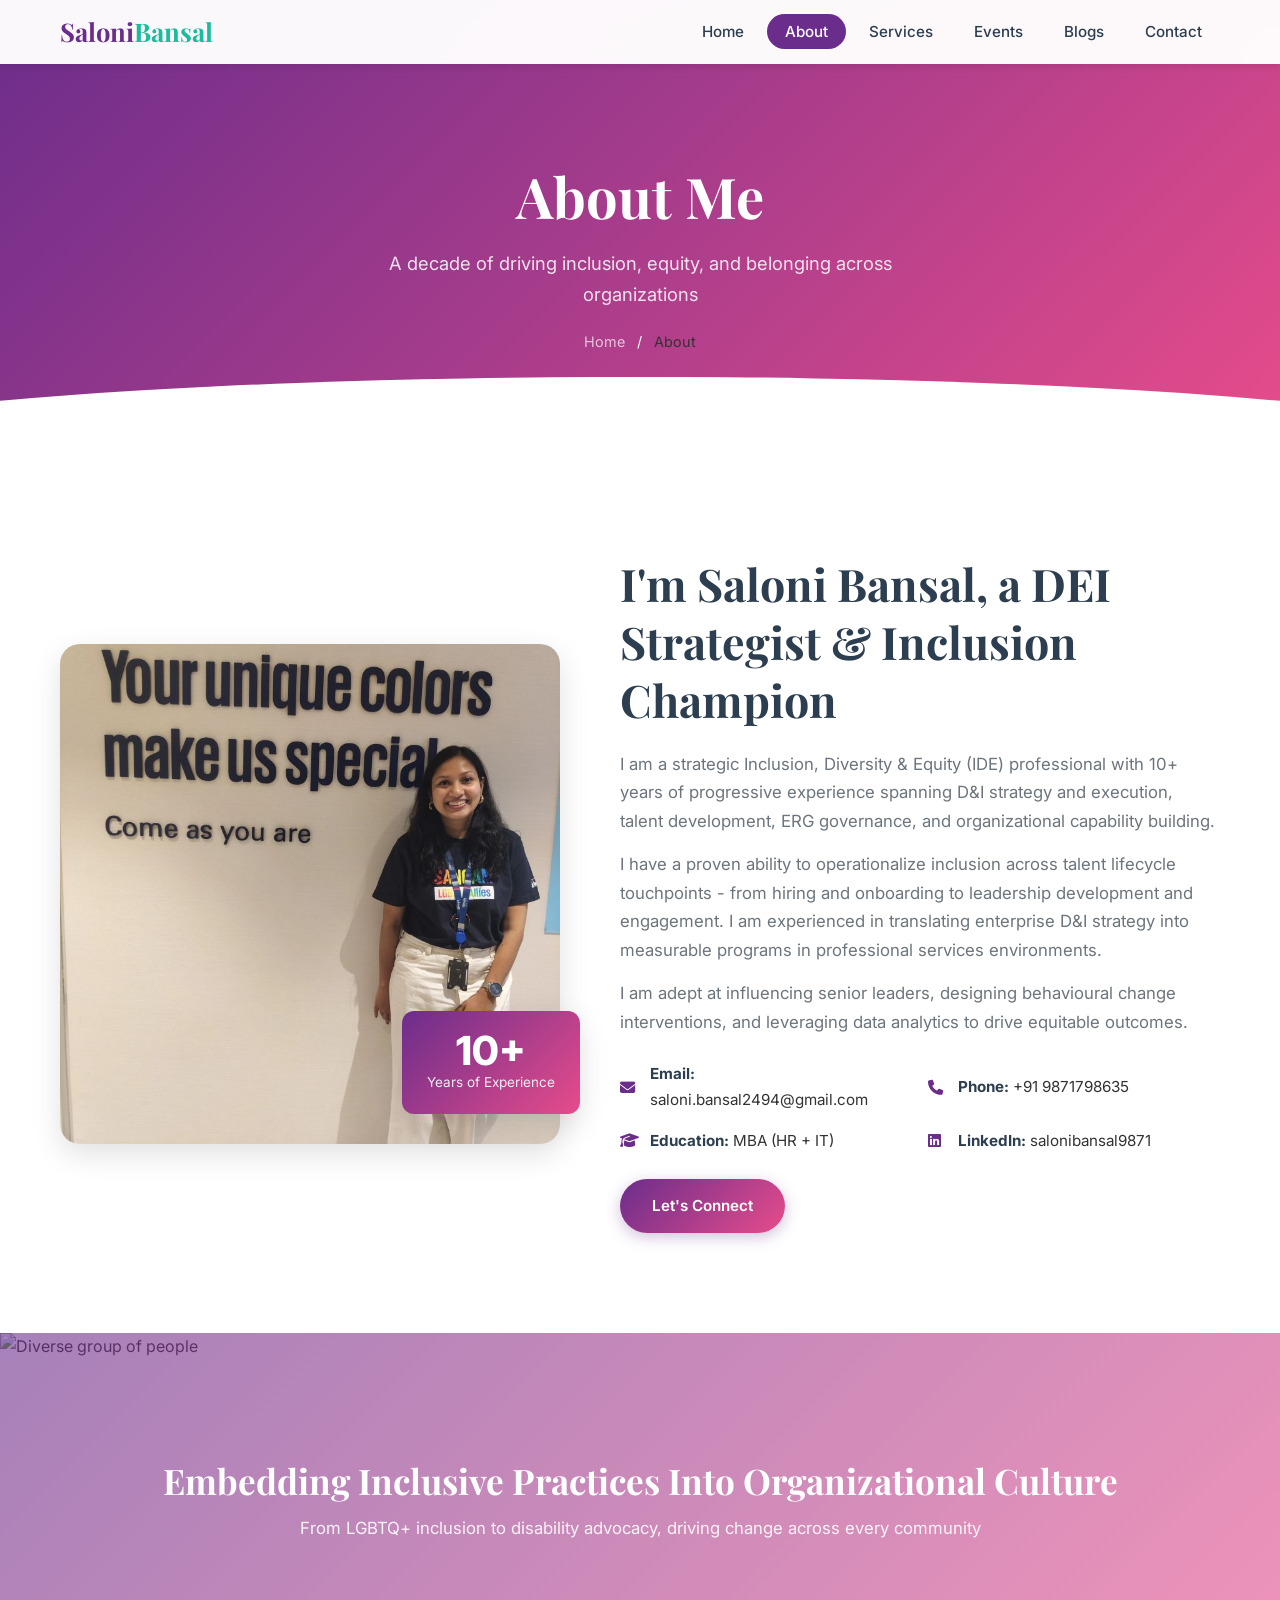
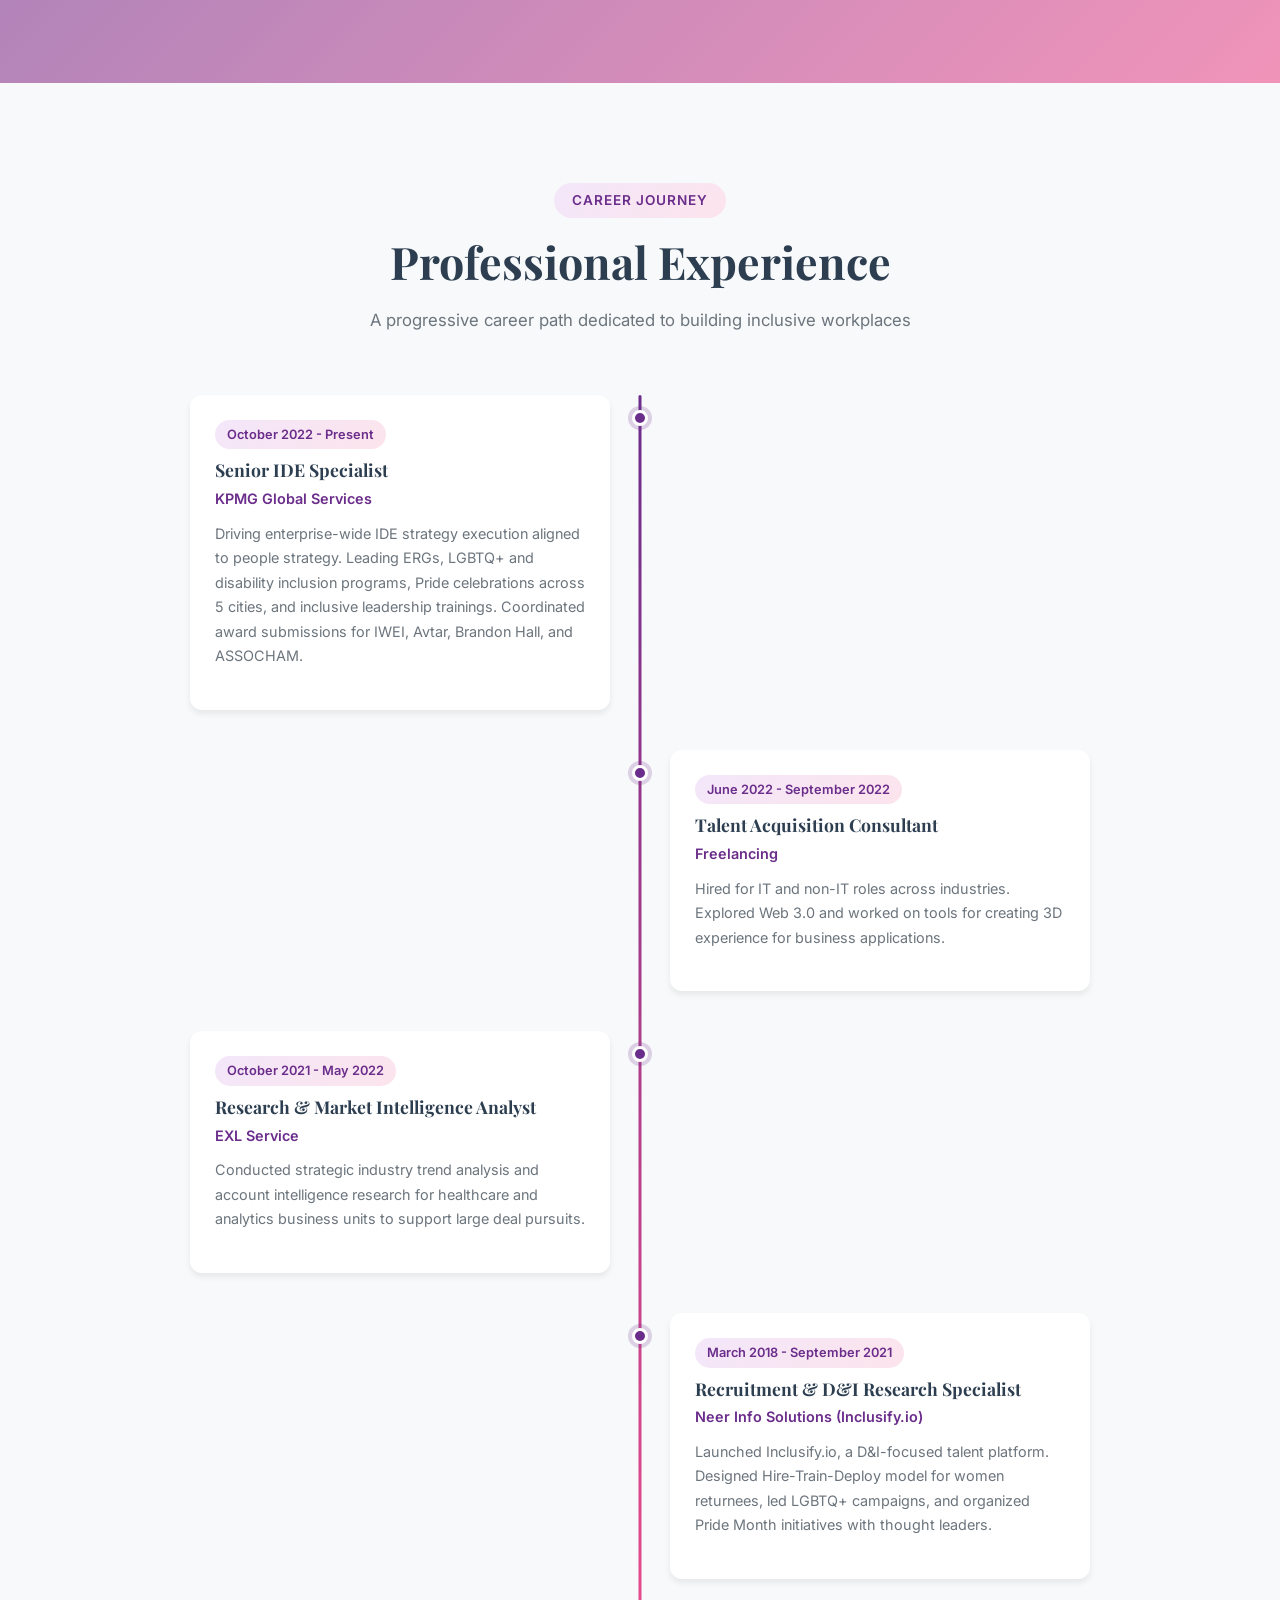
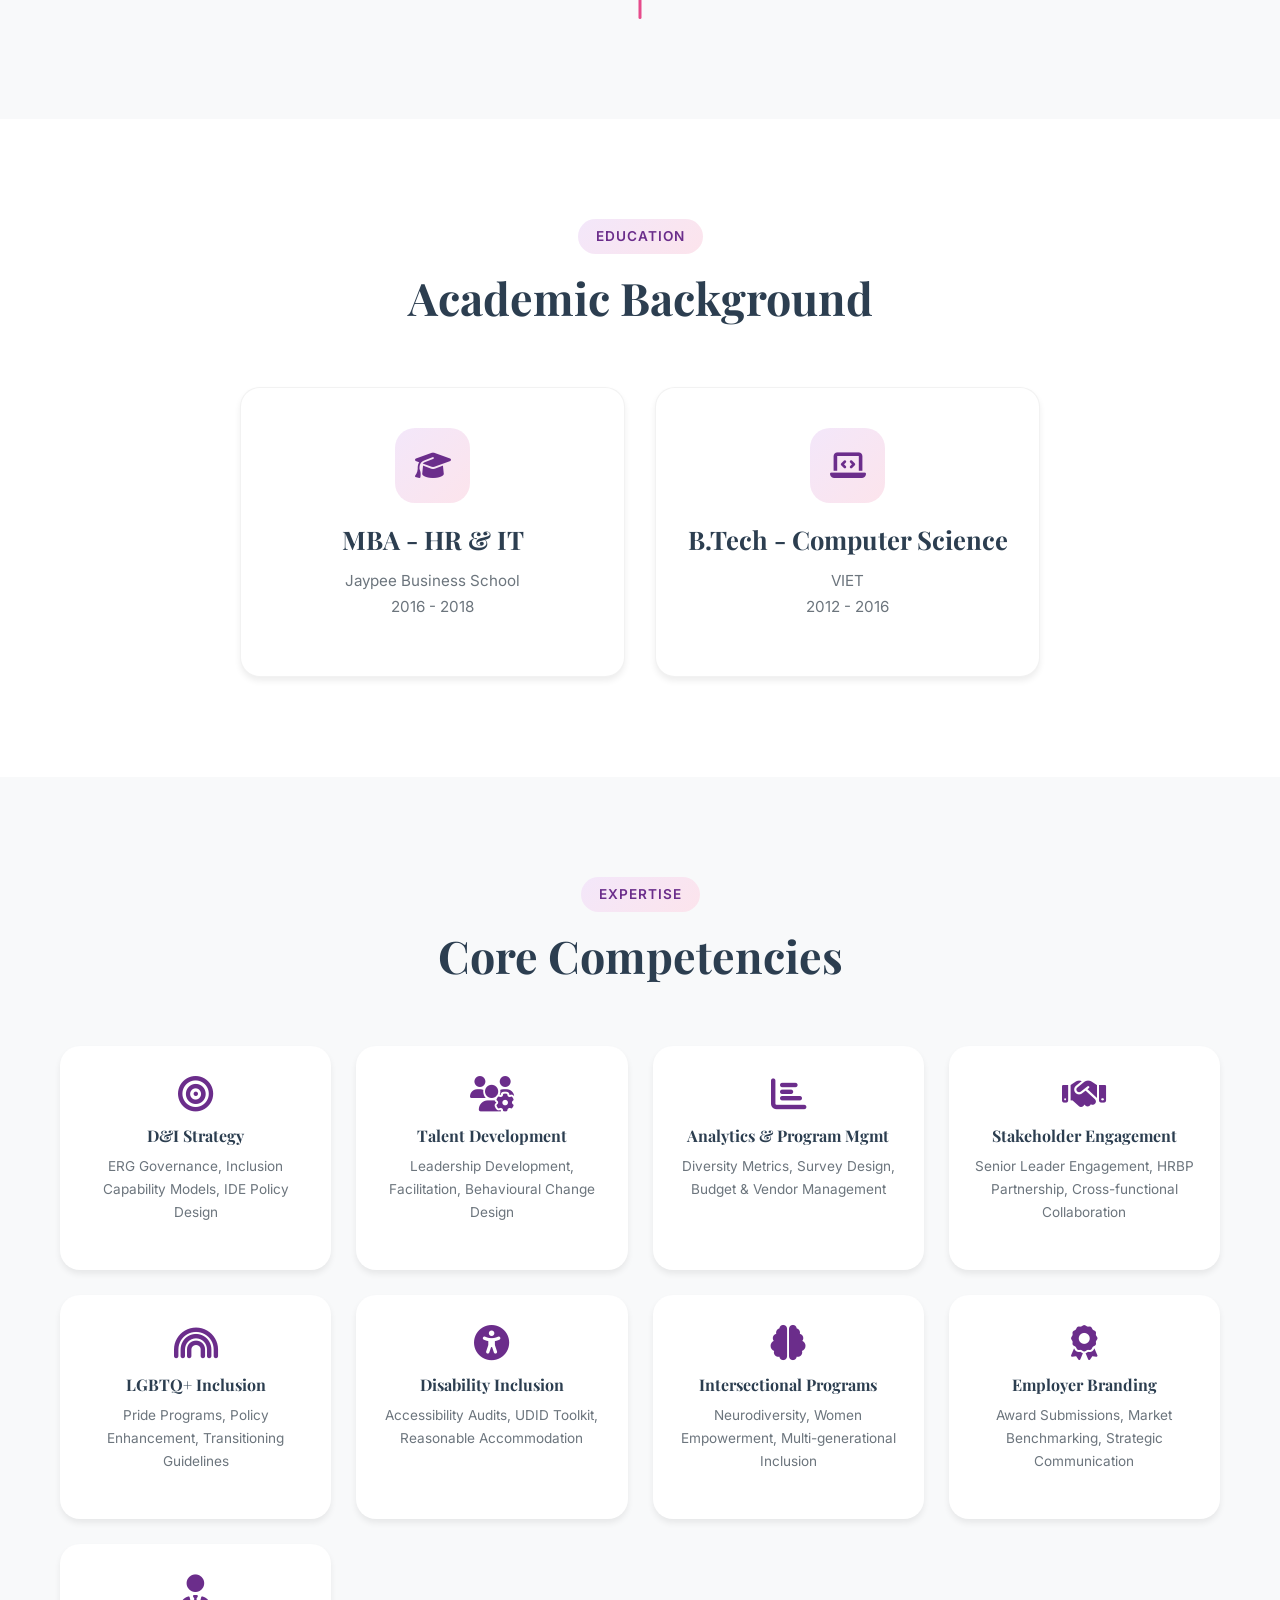
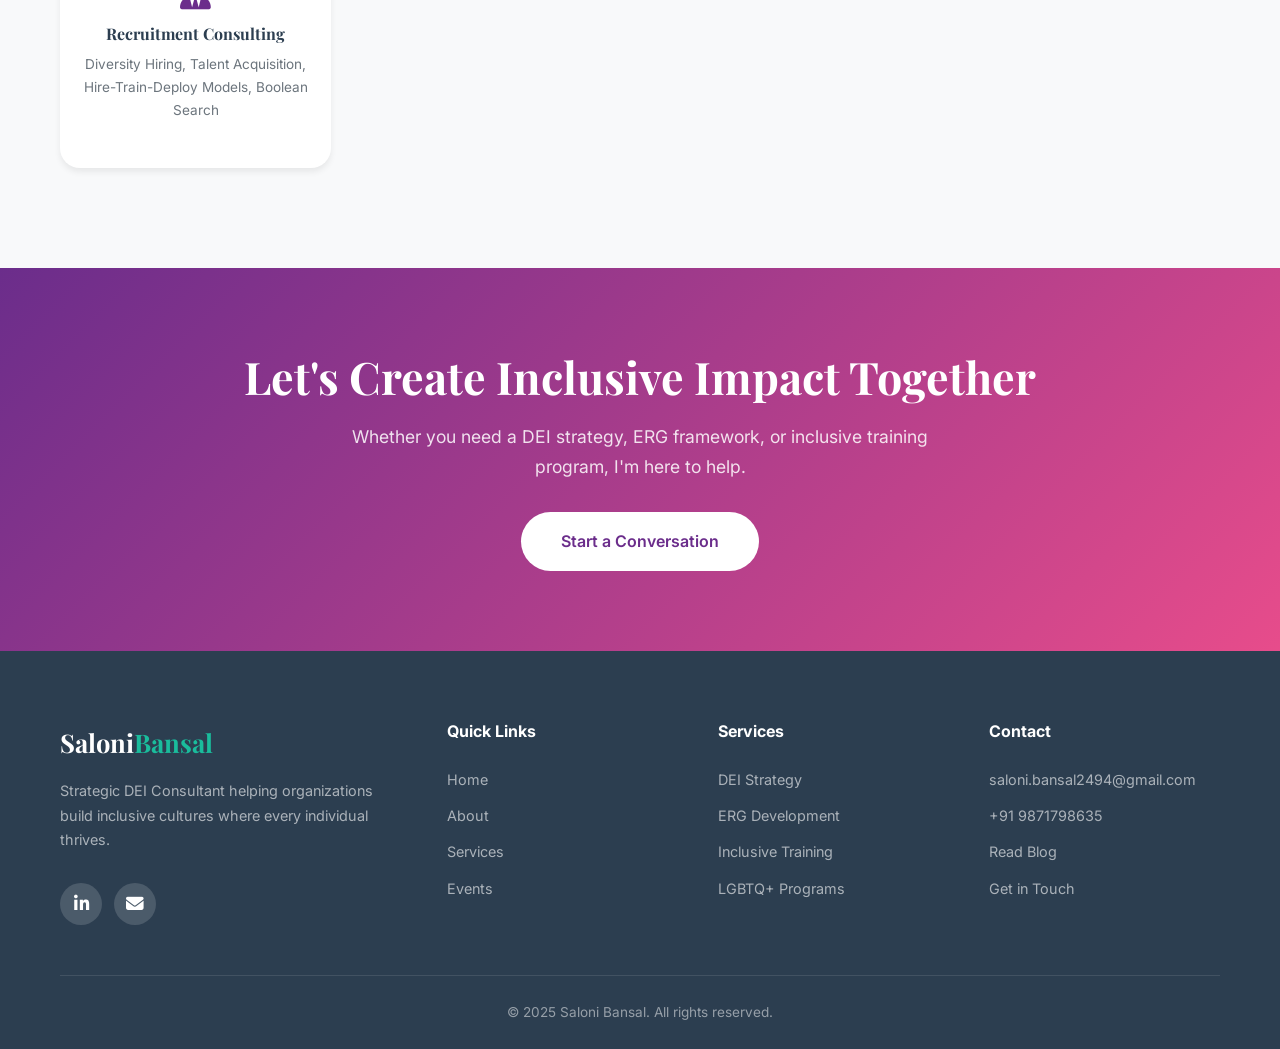
==== commit 97362cac: "Changing profile photo and home page fixes" ====
--- a/about.html
+++ b/about.html
@@ -213,6 +213,11 @@
           <h4>Employer Branding</h4>
           <p>Award Submissions, Market Benchmarking, Strategic Communication</p>
         </div>
+        <div class="skill-card fade-in">
+          <i class="fas fa-user-tie"></i>
+          <h4>Recruitment Consulting</h4>
+          <p>Diversity Hiring, Talent Acquisition, Hire-Train-Deploy Models, Boolean Search</p>
+        </div>
       </div>
     </div>
   </section>
--- a/css/style.css
+++ b/css/style.css
@@ -267,6 +267,7 @@
   height: 120px;
   background: var(--white);
   clip-path: ellipse(70% 100% at 50% 100%);
+  z-index: 0;
 }
 
 .hero .container {
@@ -379,8 +380,13 @@
   display: flex;
   gap: 40px;
   margin-top: 40px;
-  padding-top: 30px;
+  padding: 30px 25px;
   border-top: 1px solid rgba(255, 255, 255, 0.2);
+  background: rgba(107, 45, 139, 0.6);
+  border-radius: var(--radius);
+  backdrop-filter: blur(10px);
+  position: relative;
+  z-index: 2;
 }
 
 .hero-stat h3 {
@@ -391,7 +397,7 @@
 
 .hero-stat p {
   font-size: 0.85rem;
-  color: rgba(255, 255, 255, 0.7);
+  color: rgba(255, 255, 255, 0.85);
   margin-bottom: 0;
 }
 
@@ -481,7 +487,7 @@
 
 .about-highlights {
   display: grid;
-  grid-template-columns: 1fr 1fr;
+  grid-template-columns: 1fr 1fr 1fr;
   gap: 15px;
   margin: 25px 0 30px;
 }
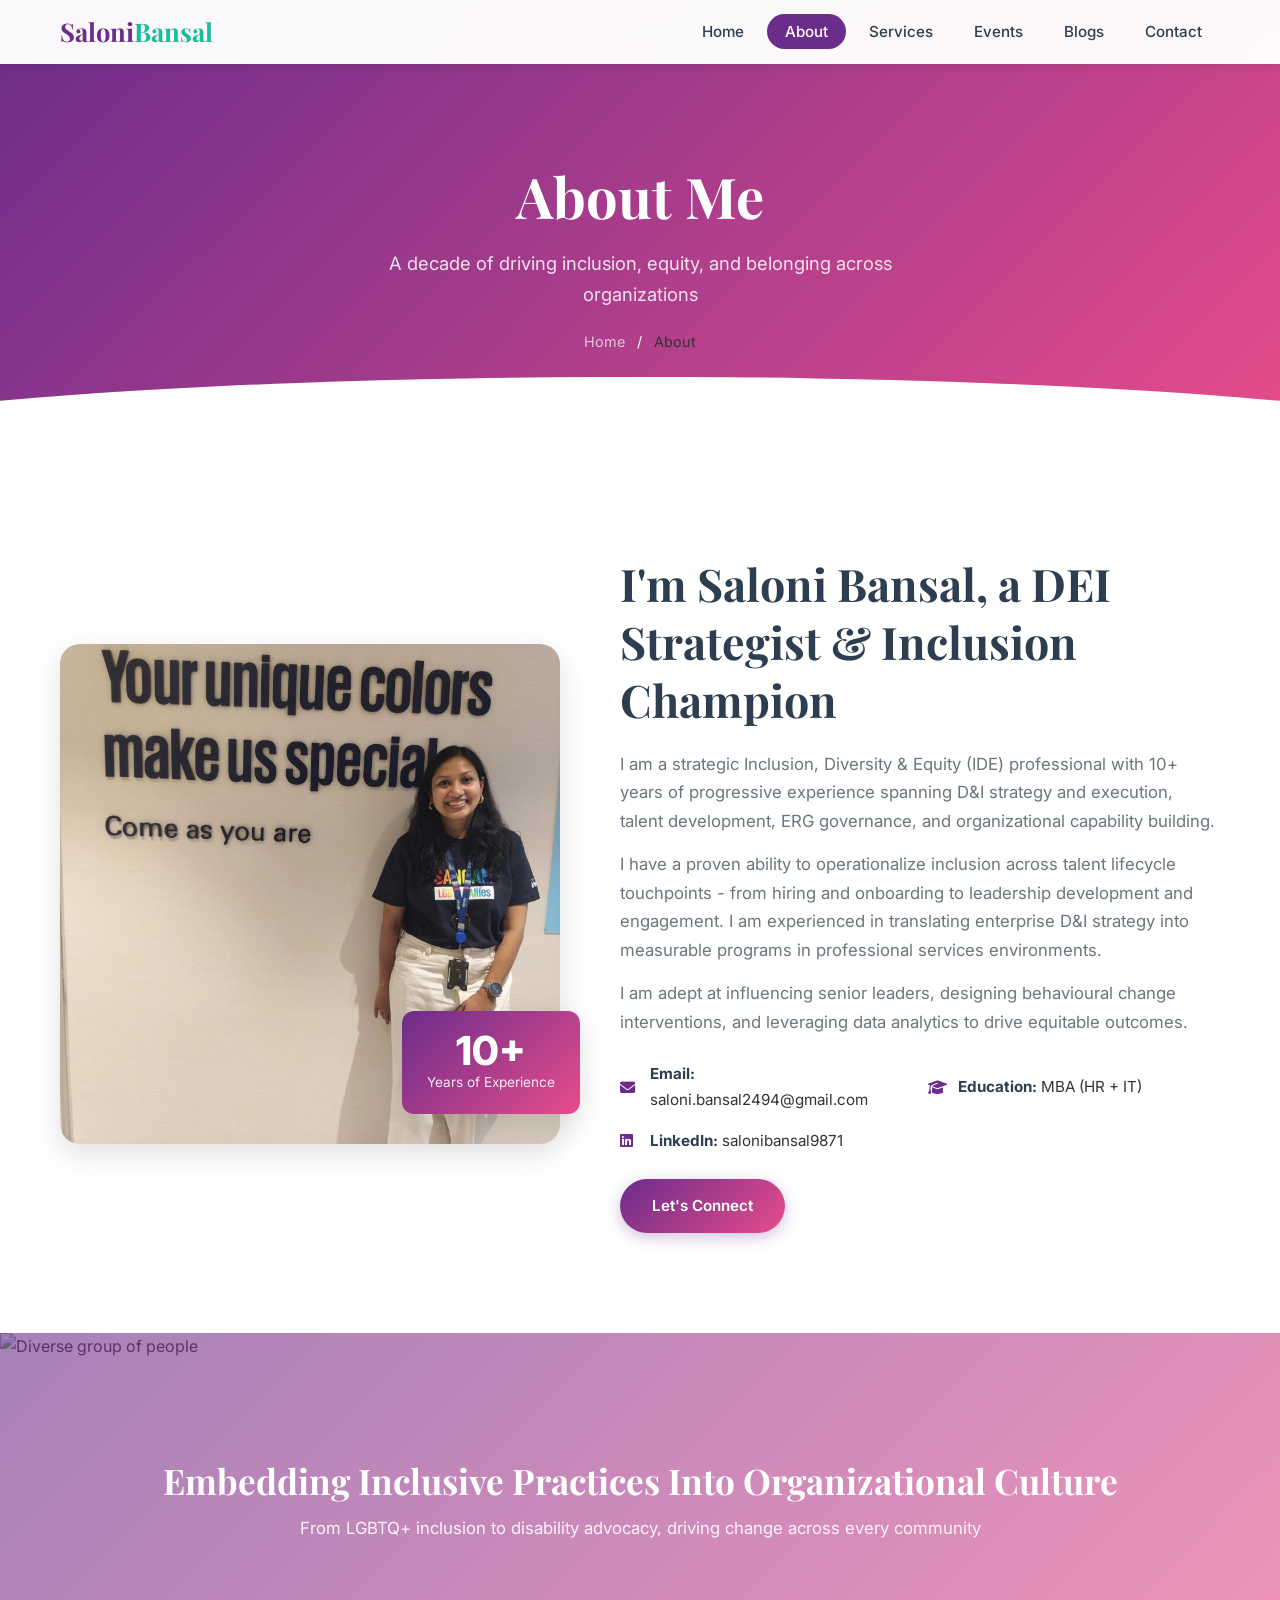
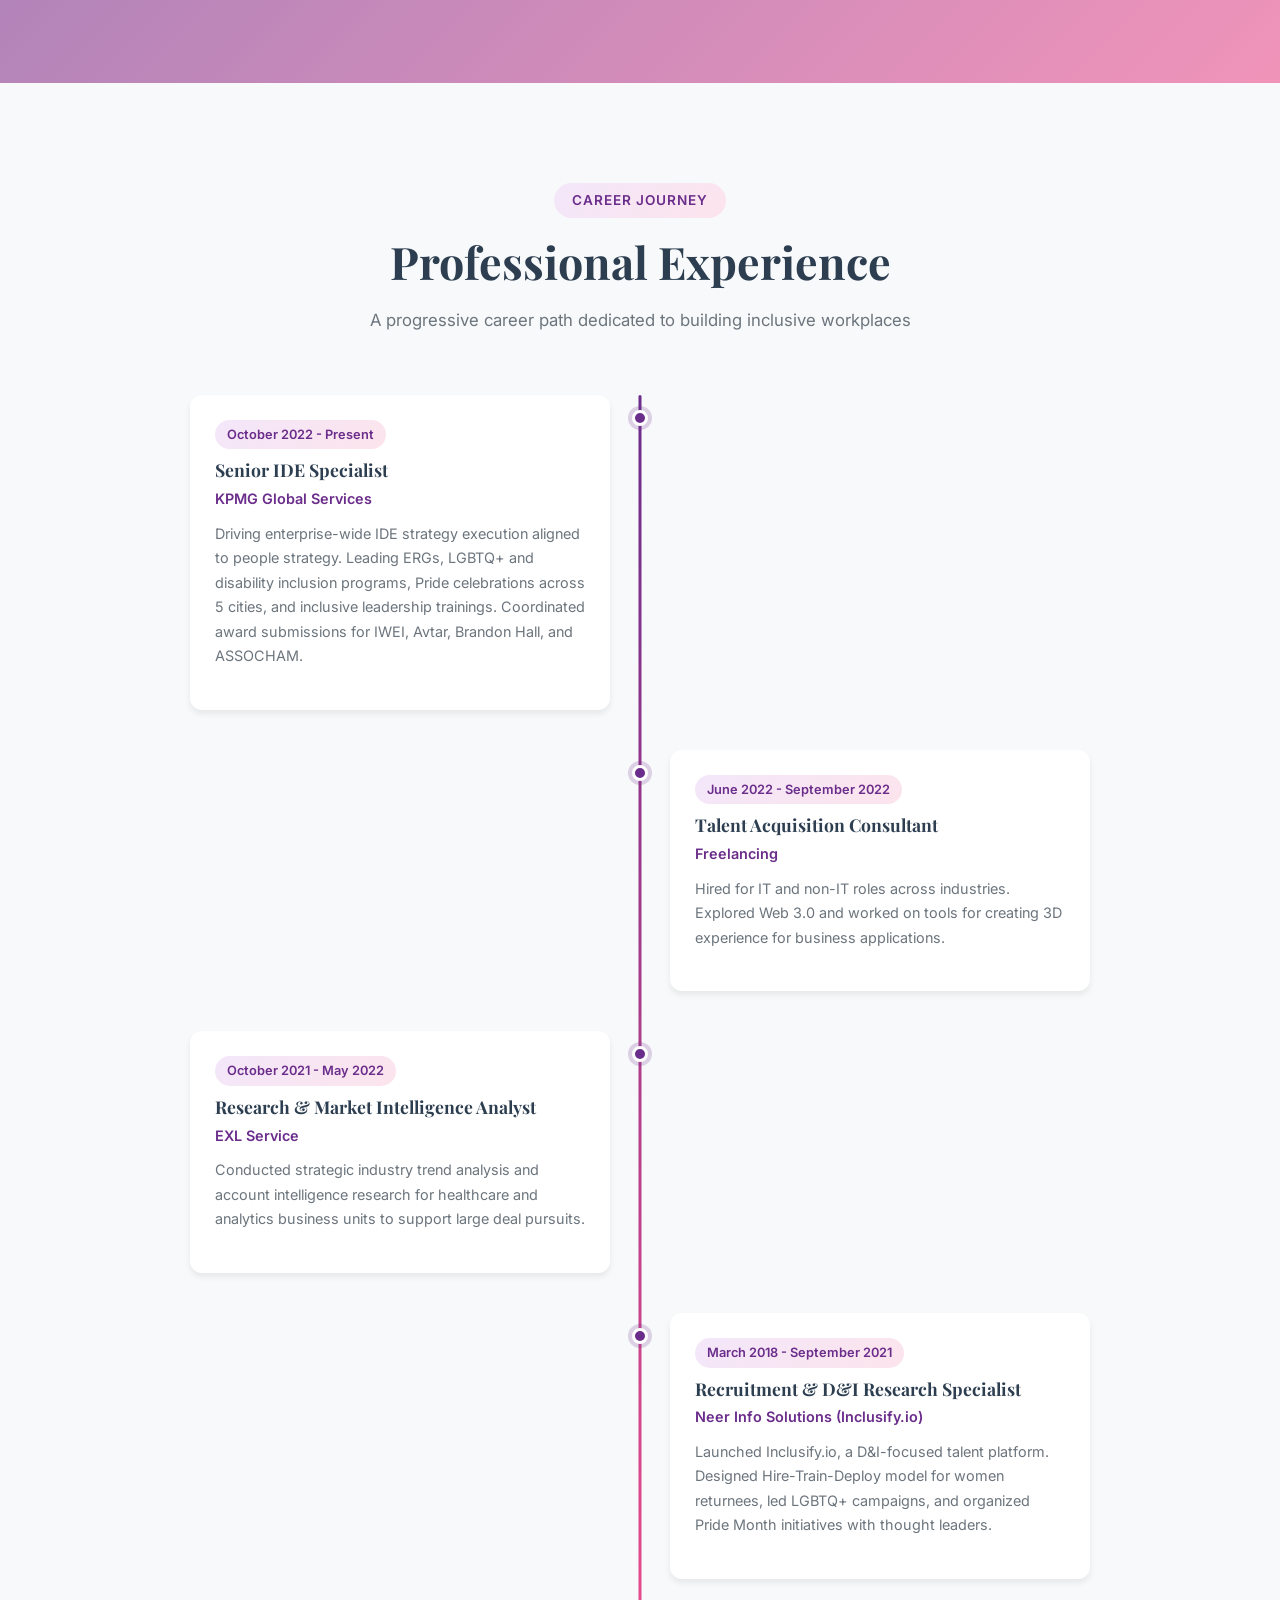
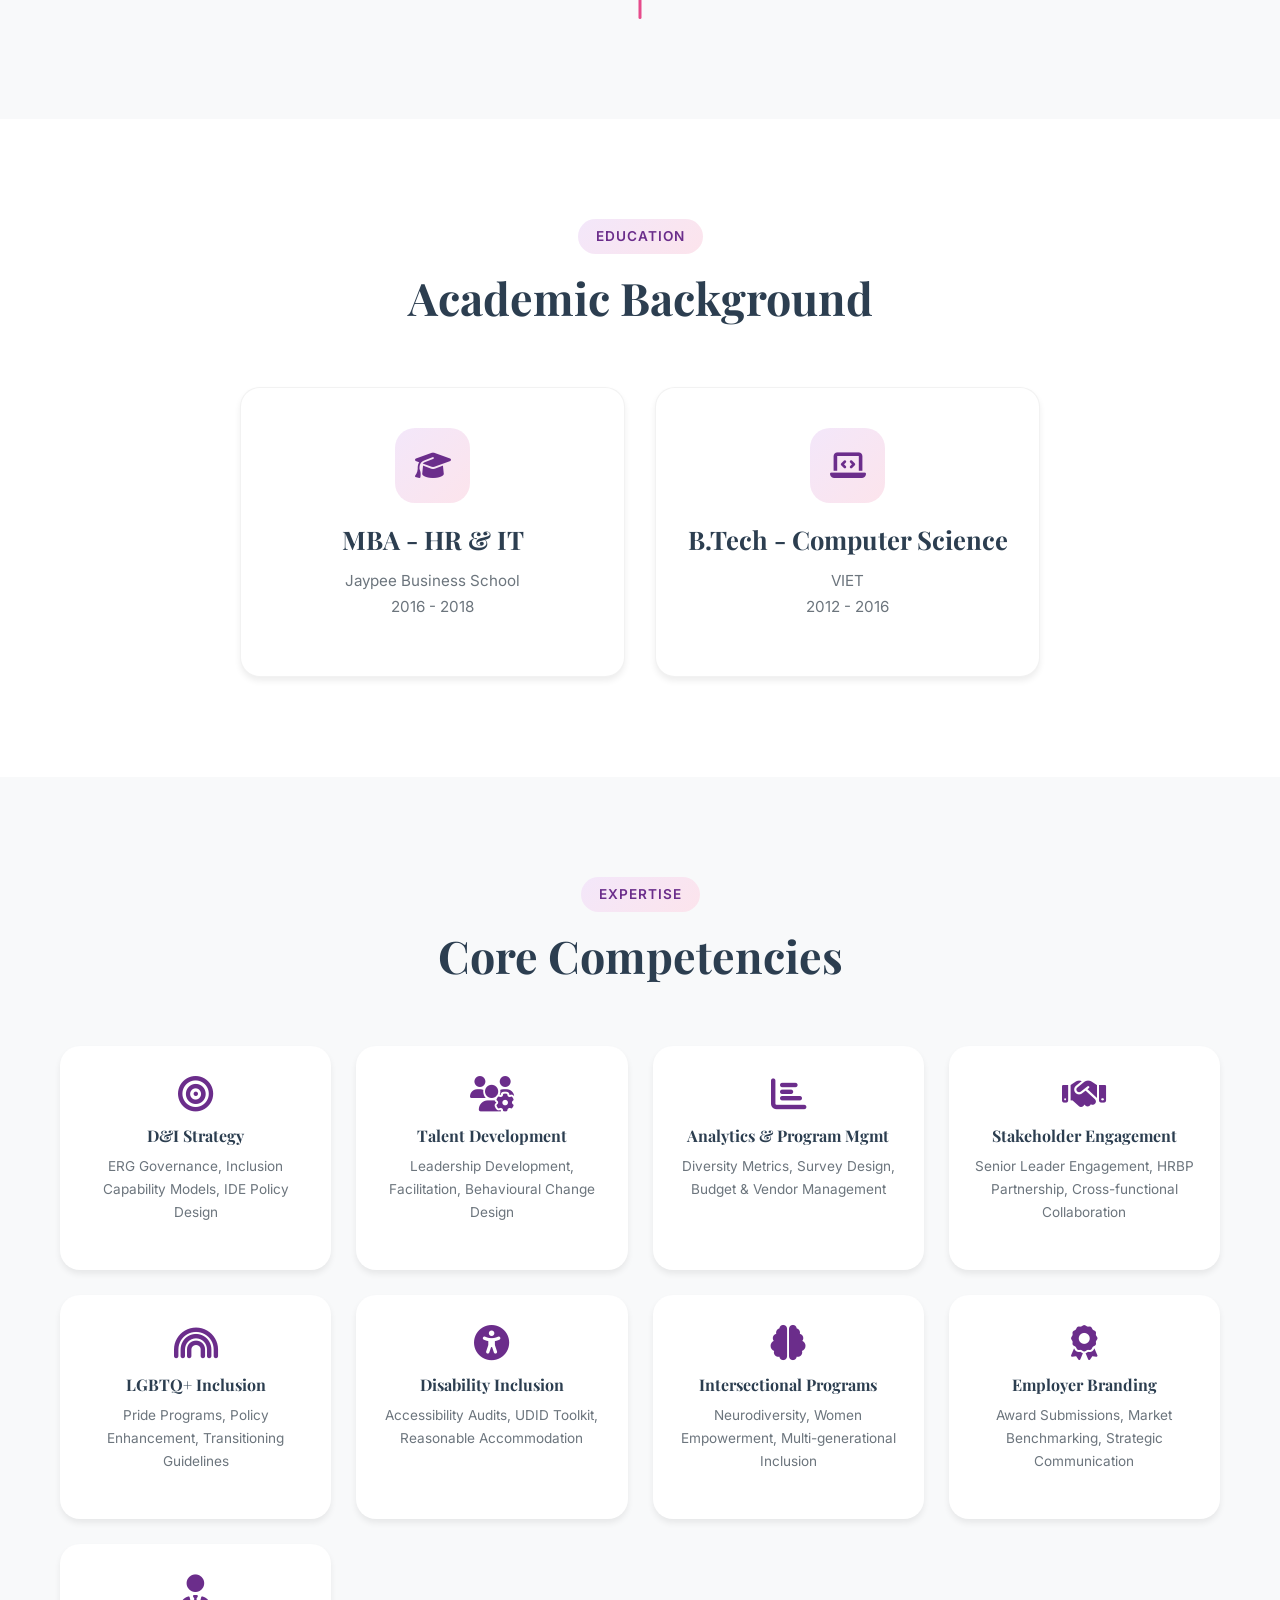
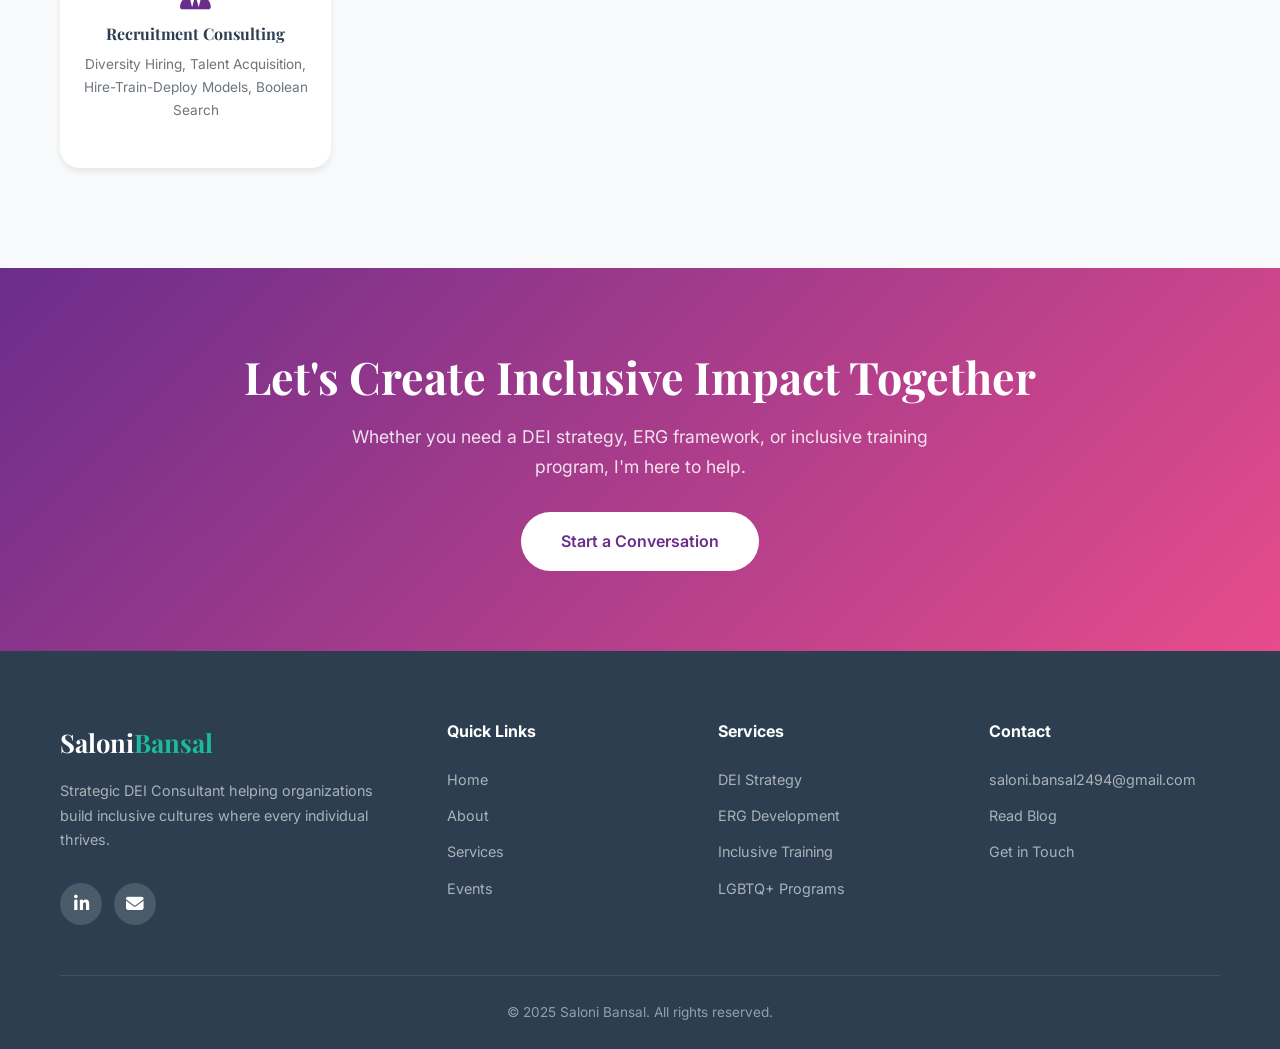
==== commit 38e39c9d: "Updating contact details form and adding email notification" ====
--- a/about.html
+++ b/about.html
@@ -66,10 +66,6 @@
               <span><strong>Email:</strong> saloni.bansal2494@gmail.com</span>
             </div>
             <div class="about-info-item">
-              <i class="fas fa-phone"></i>
-              <span><strong>Phone:</strong> +91 9871798635</span>
-            </div>
-            <div class="about-info-item">
               <i class="fas fa-graduation-cap"></i>
               <span><strong>Education:</strong> MBA (HR + IT)</span>
             </div>
@@ -265,7 +261,6 @@
           <h4>Contact</h4>
           <ul class="footer-links">
             <li><a href="mailto:saloni.bansal2494@gmail.com">saloni.bansal2494@gmail.com</a></li>
-            <li><a href="tel:+919871798635">+91 9871798635</a></li>
             <li><a href="blogs.html">Read Blog</a></li>
             <li><a href="contact.html">Get in Touch</a></li>
           </ul>
--- a/css/style.css
+++ b/css/style.css
@@ -1846,17 +1846,18 @@
     right: 0;
   }
 
-  .nav-links a {
-    color: var(--dark);
+  .navbar .nav-links a {
+    color: var(--dark) !important;
     padding: 12px 20px;
     width: 100%;
     border-radius: var(--radius);
-  }
-
-  .nav-links a:hover,
-  .nav-links a.active {
-    background: var(--gradient-subtle);
-    color: var(--primary);
+    background: transparent;
+  }
+
+  .navbar .nav-links a:hover,
+  .navbar .nav-links a.active {
+    background: var(--gradient-subtle) !important;
+    color: var(--primary) !important;
   }
 
   .hero .container {
